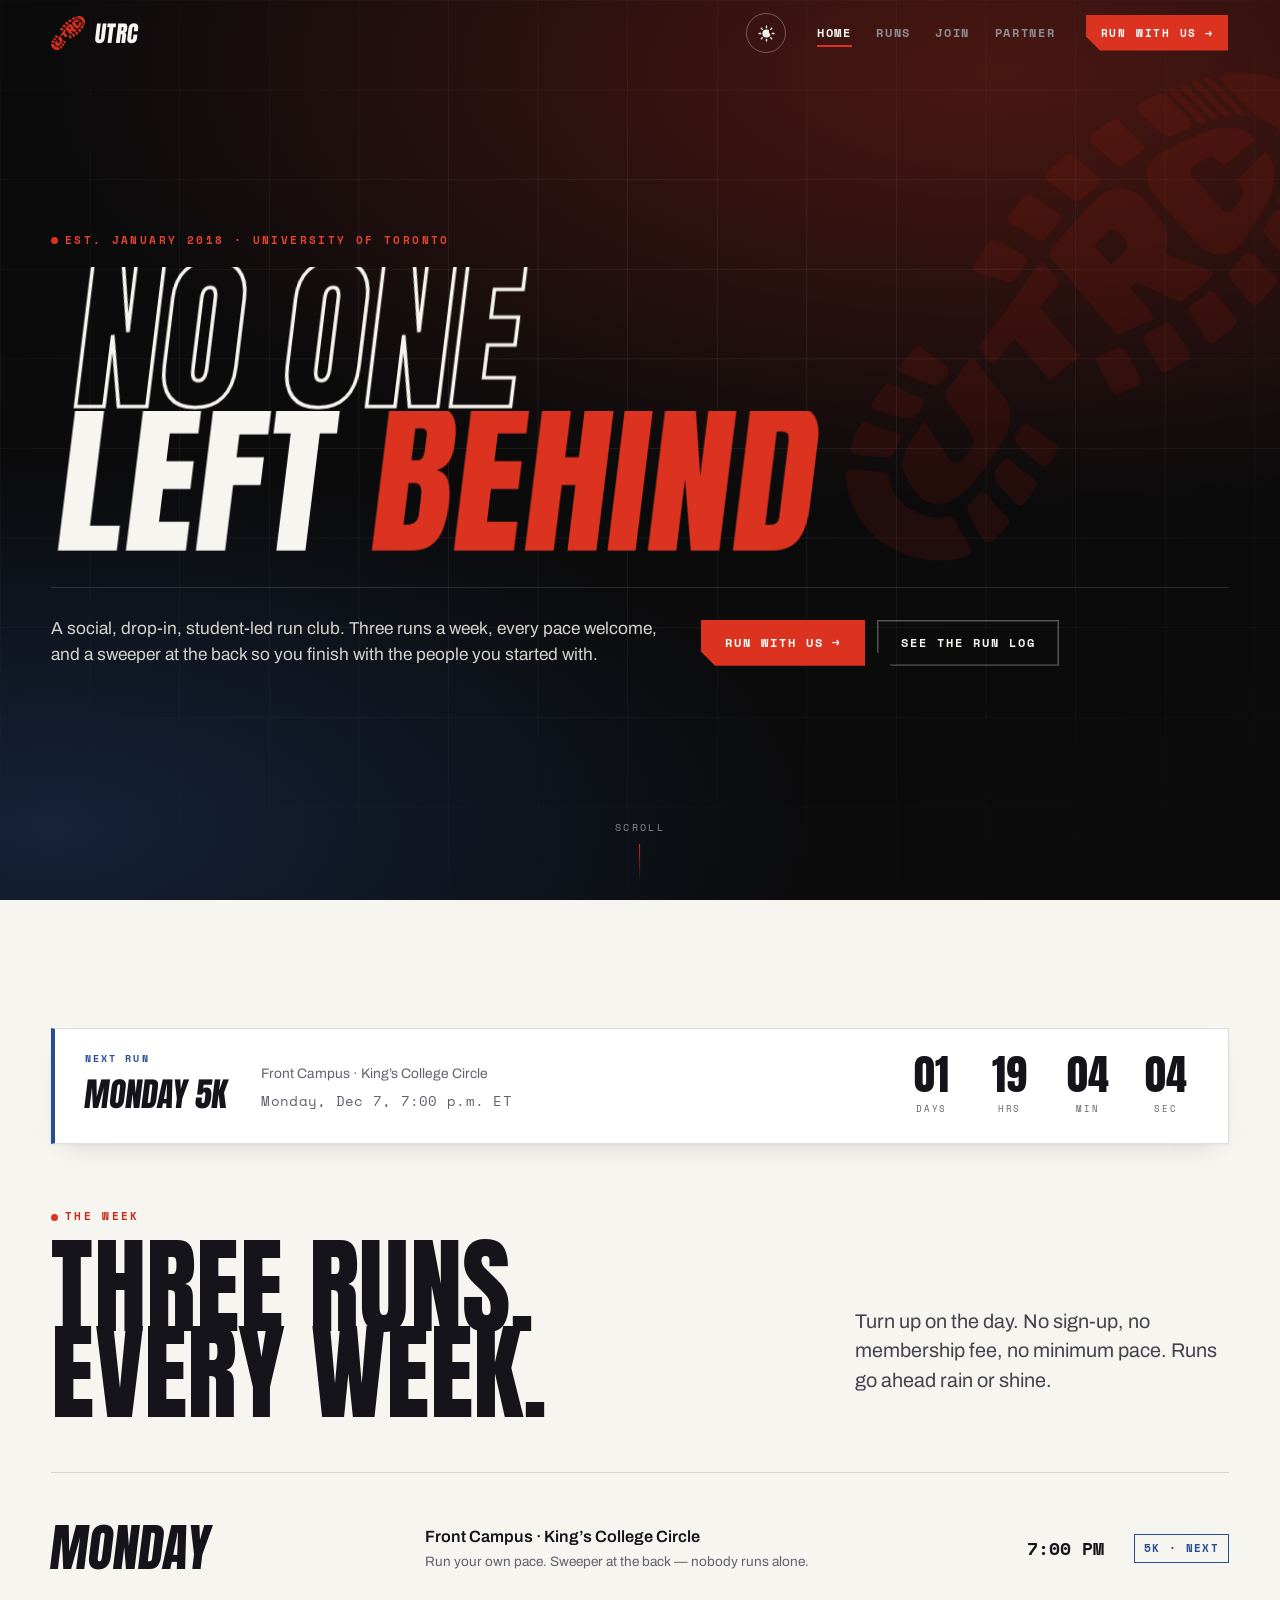
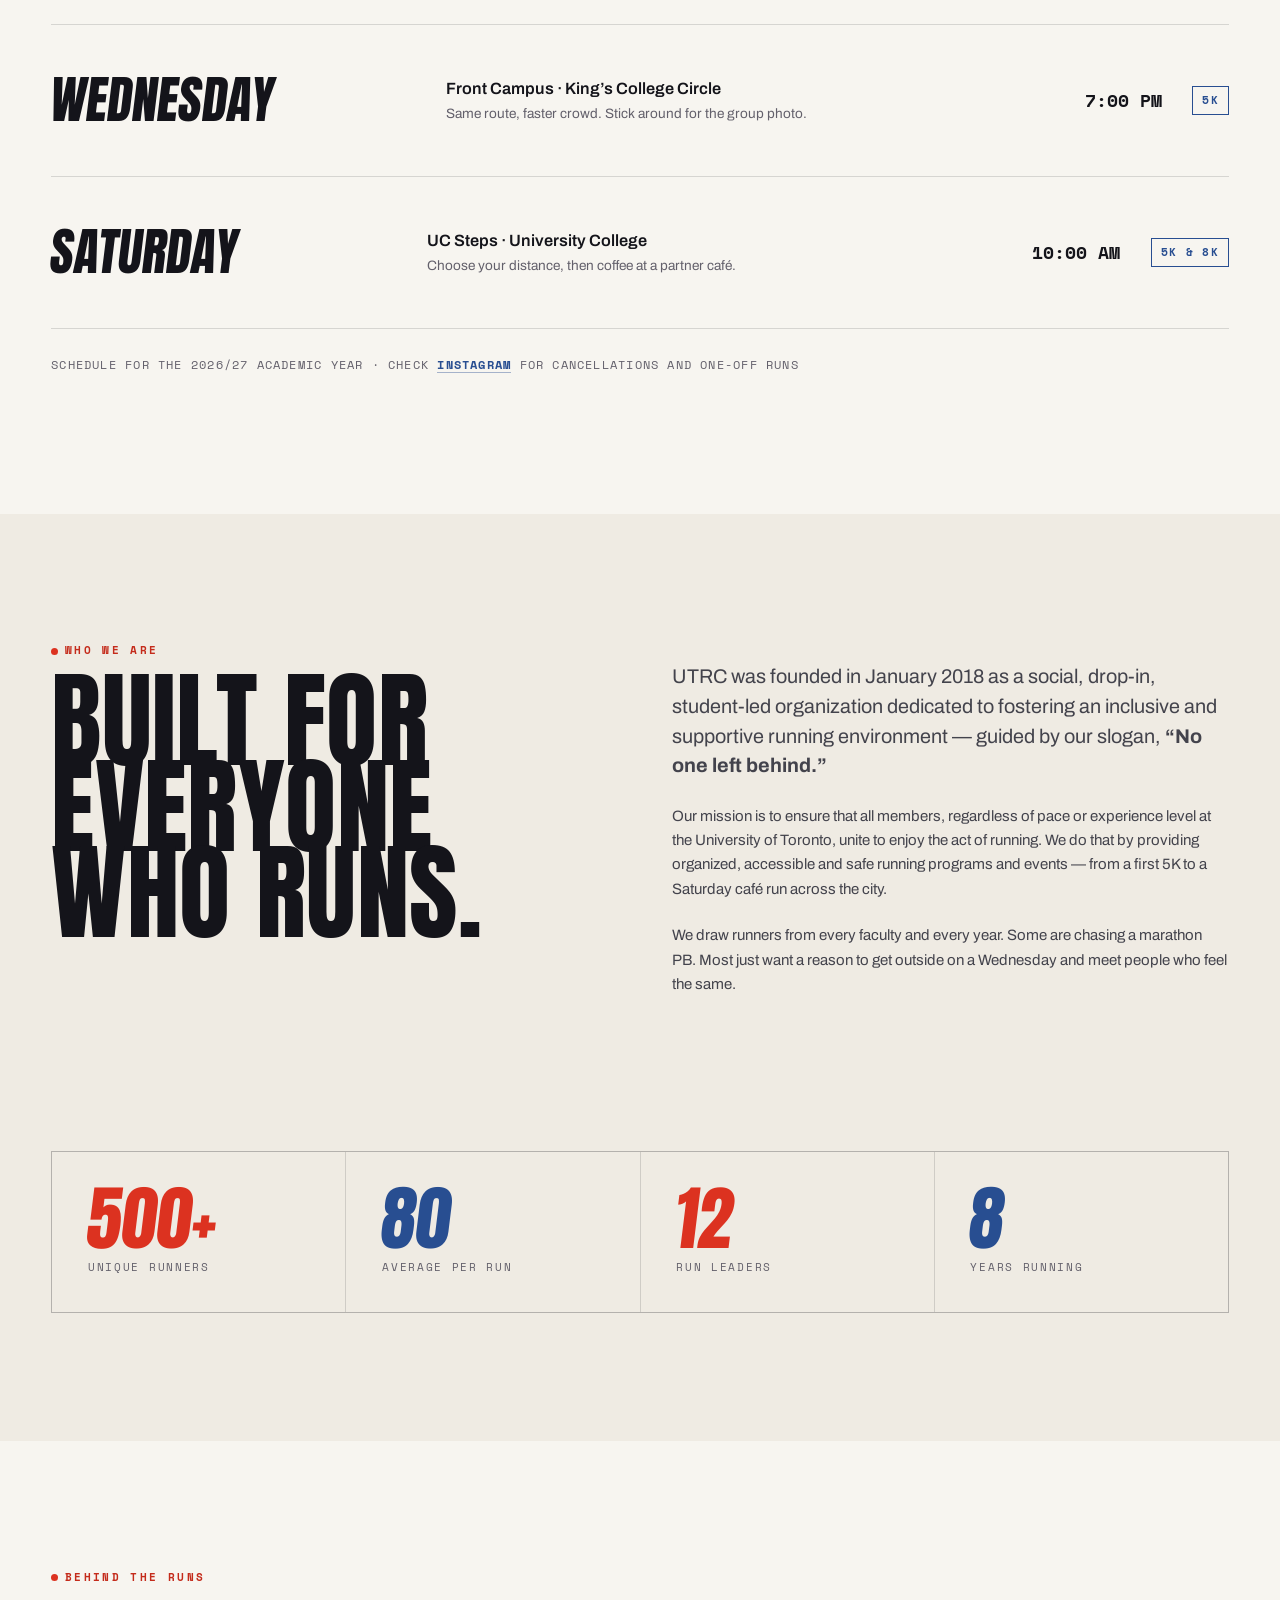
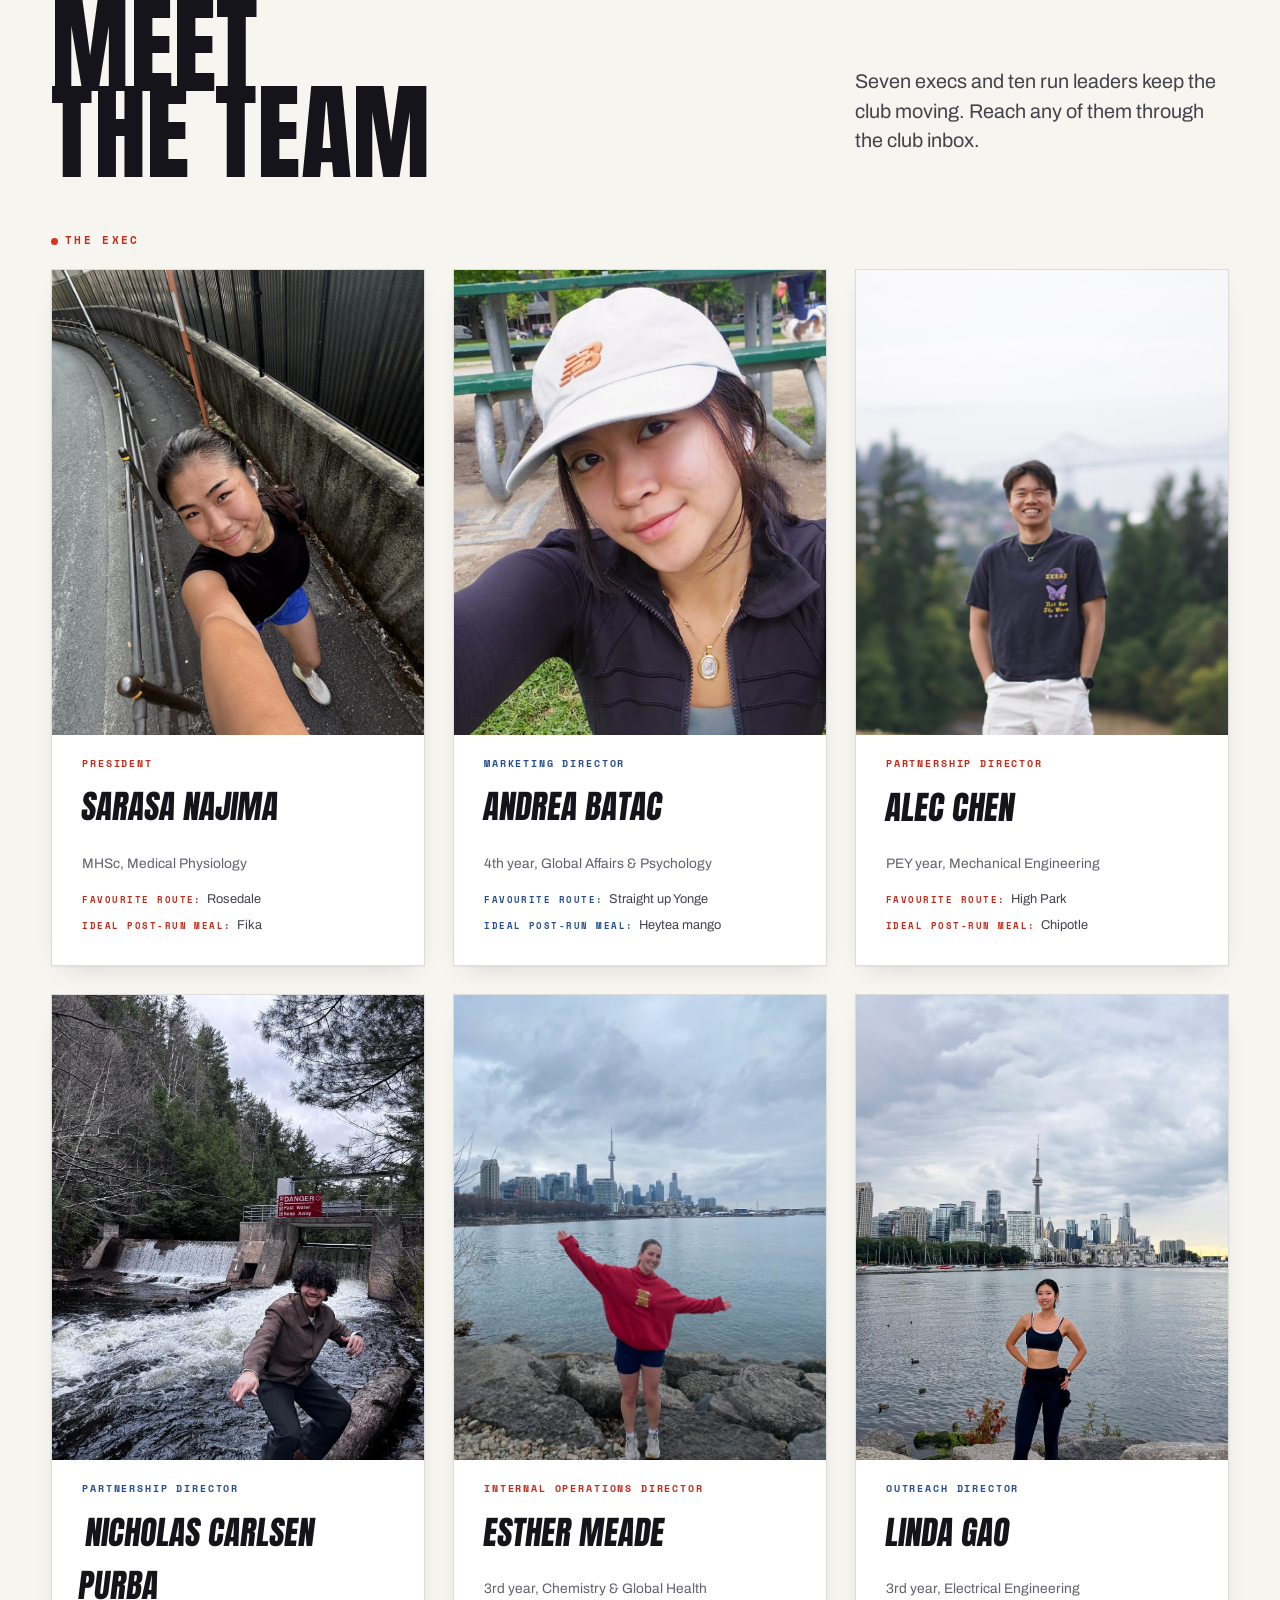
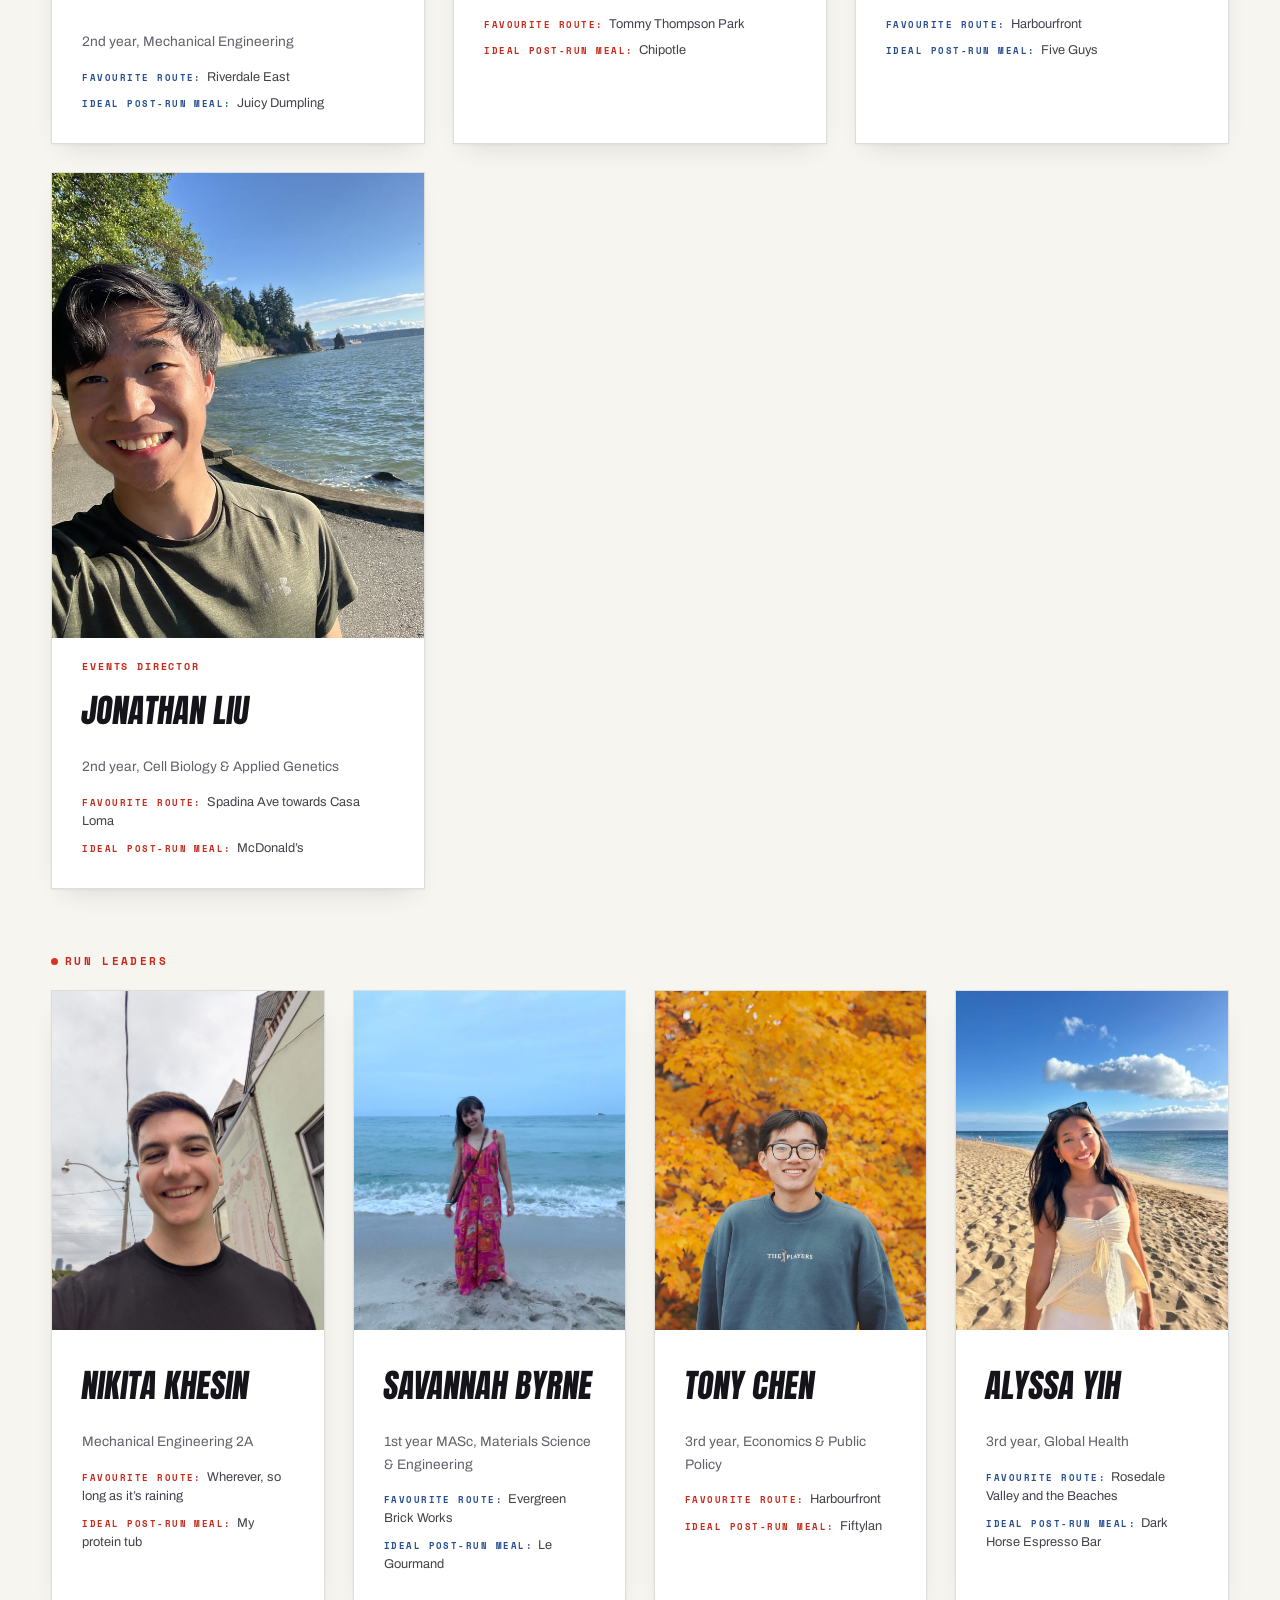
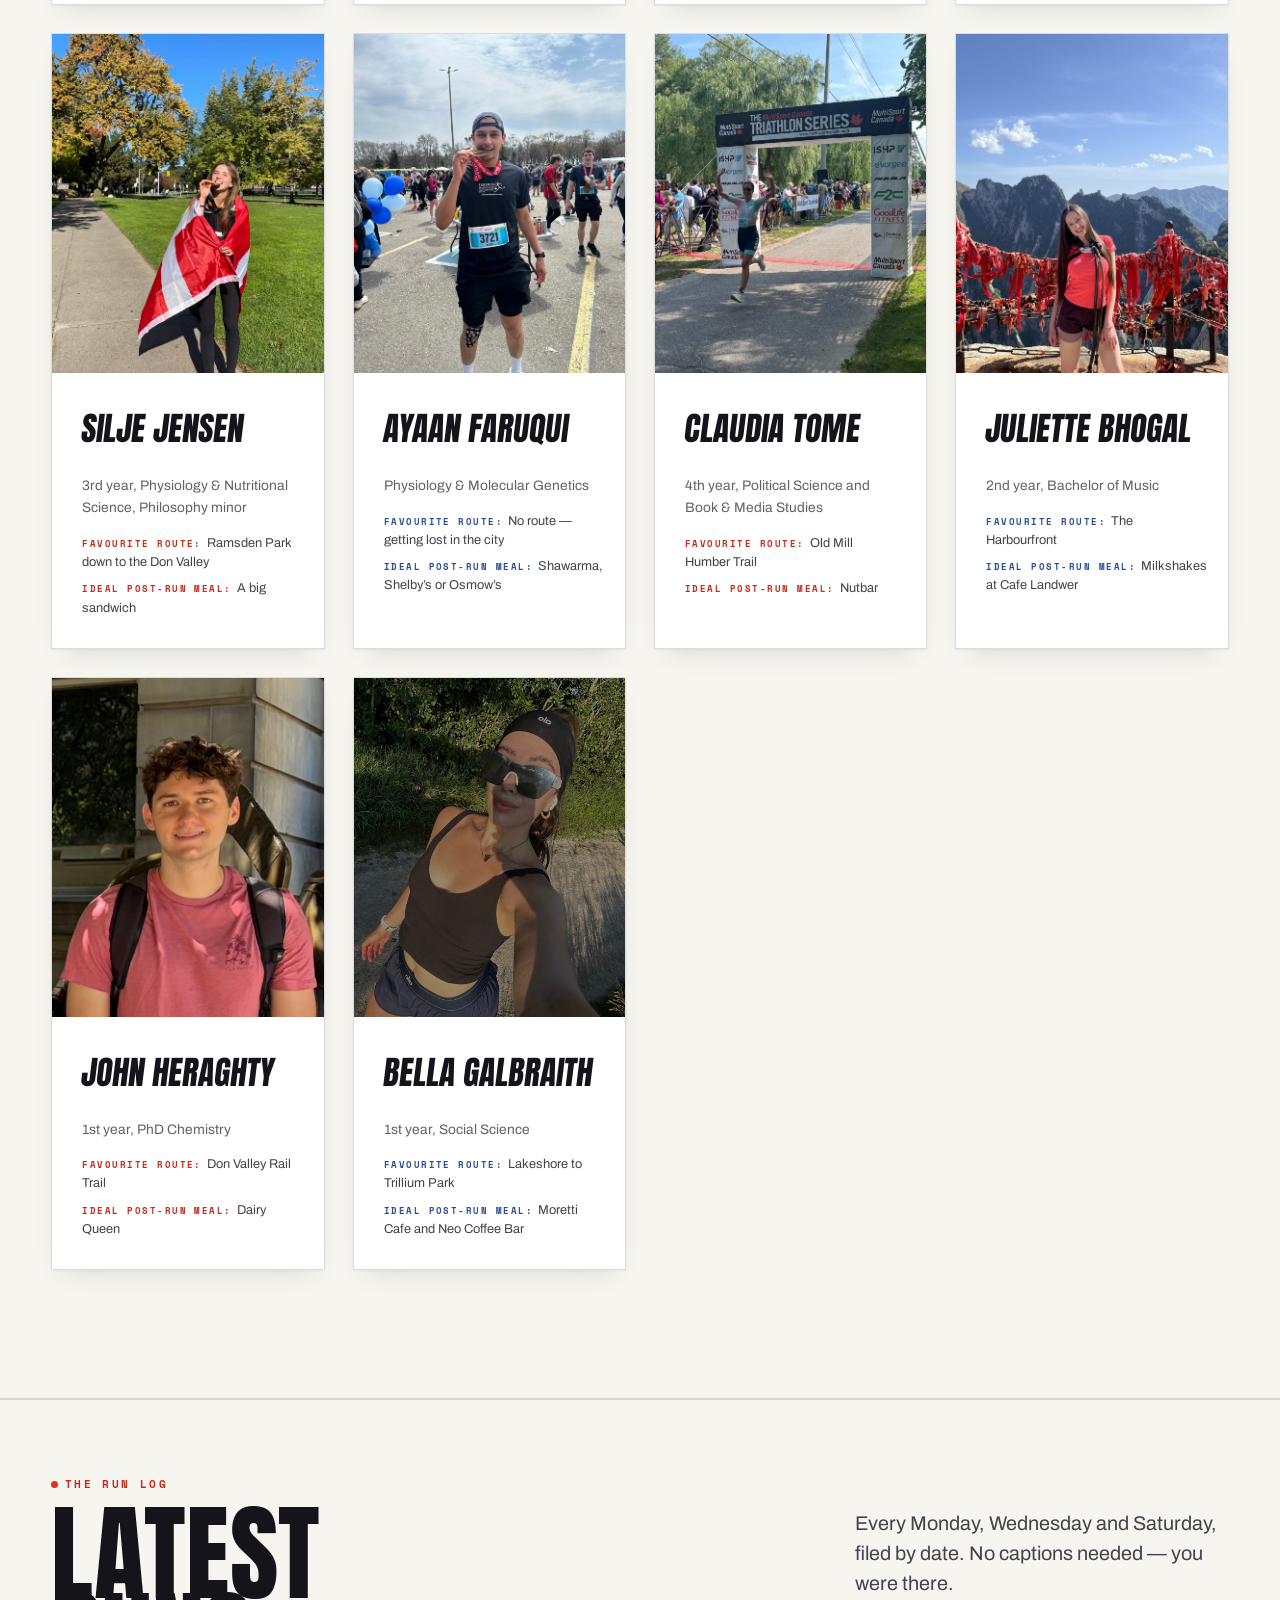
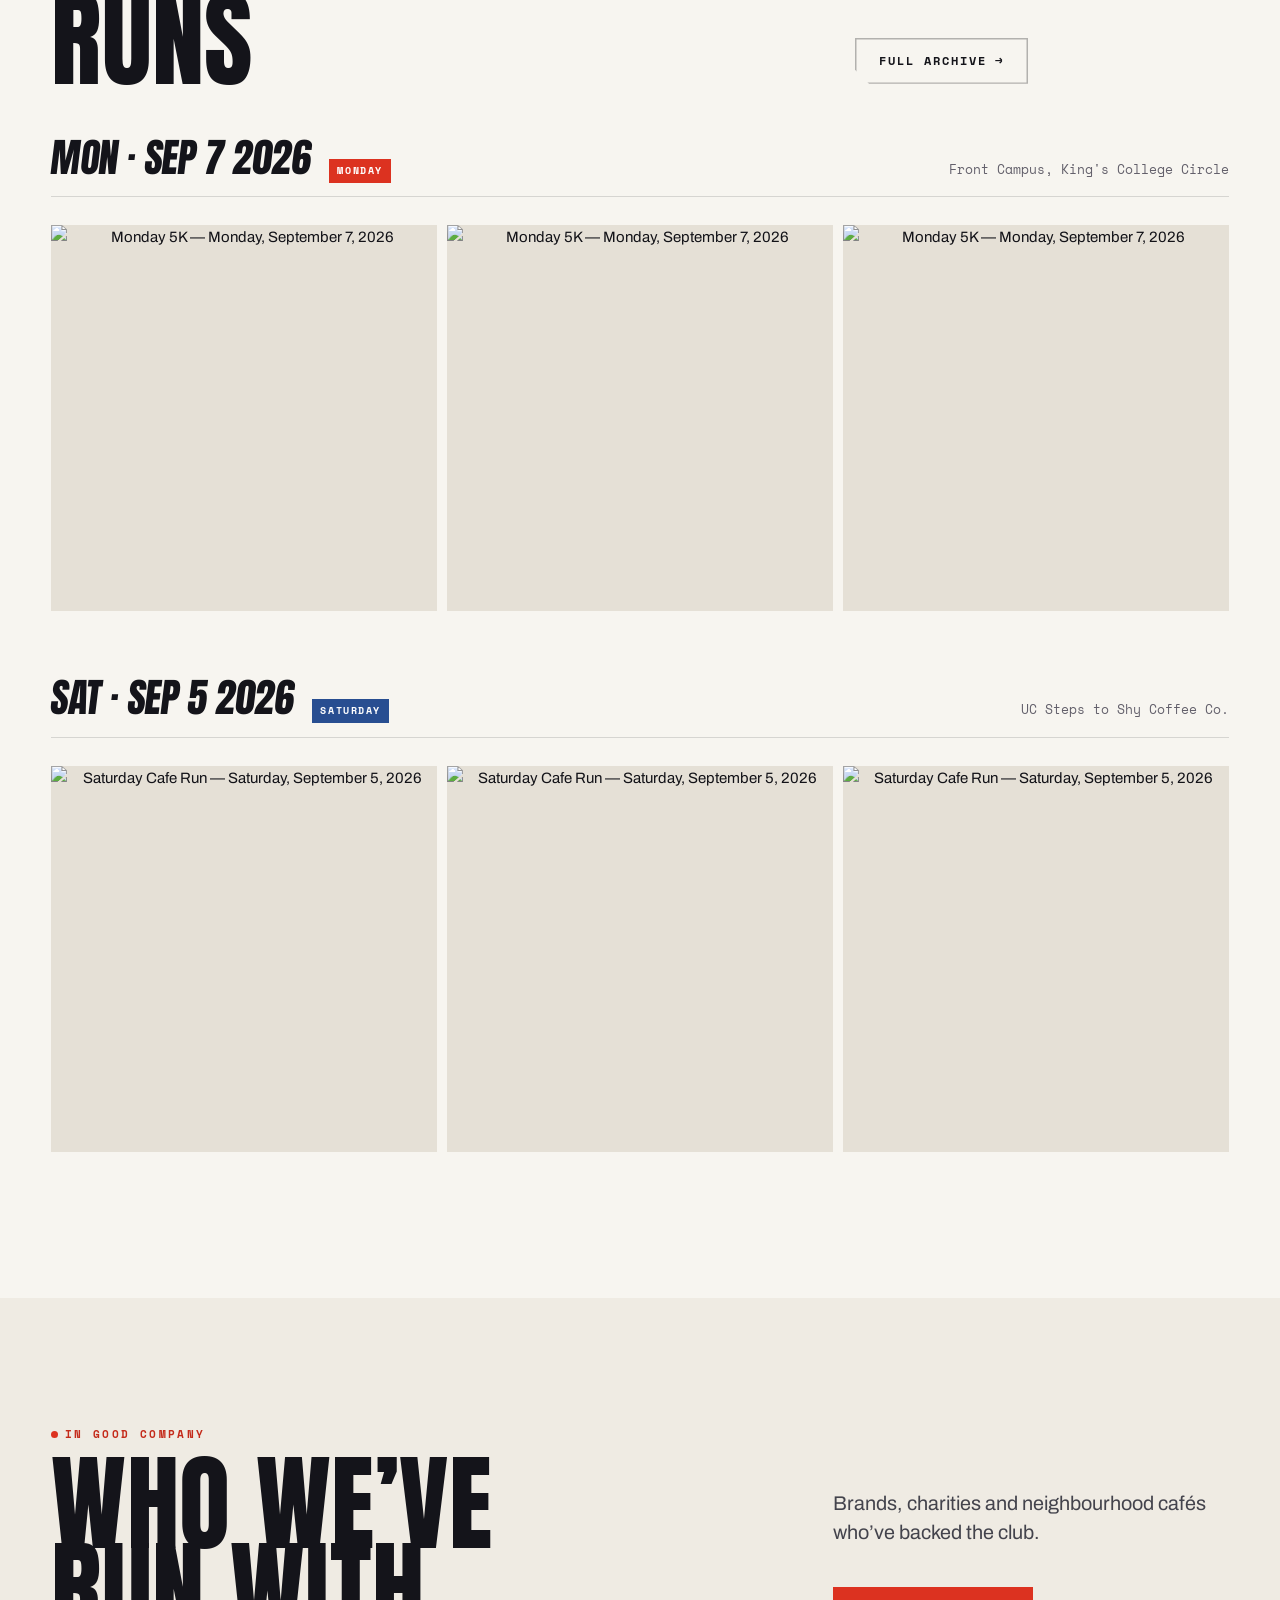
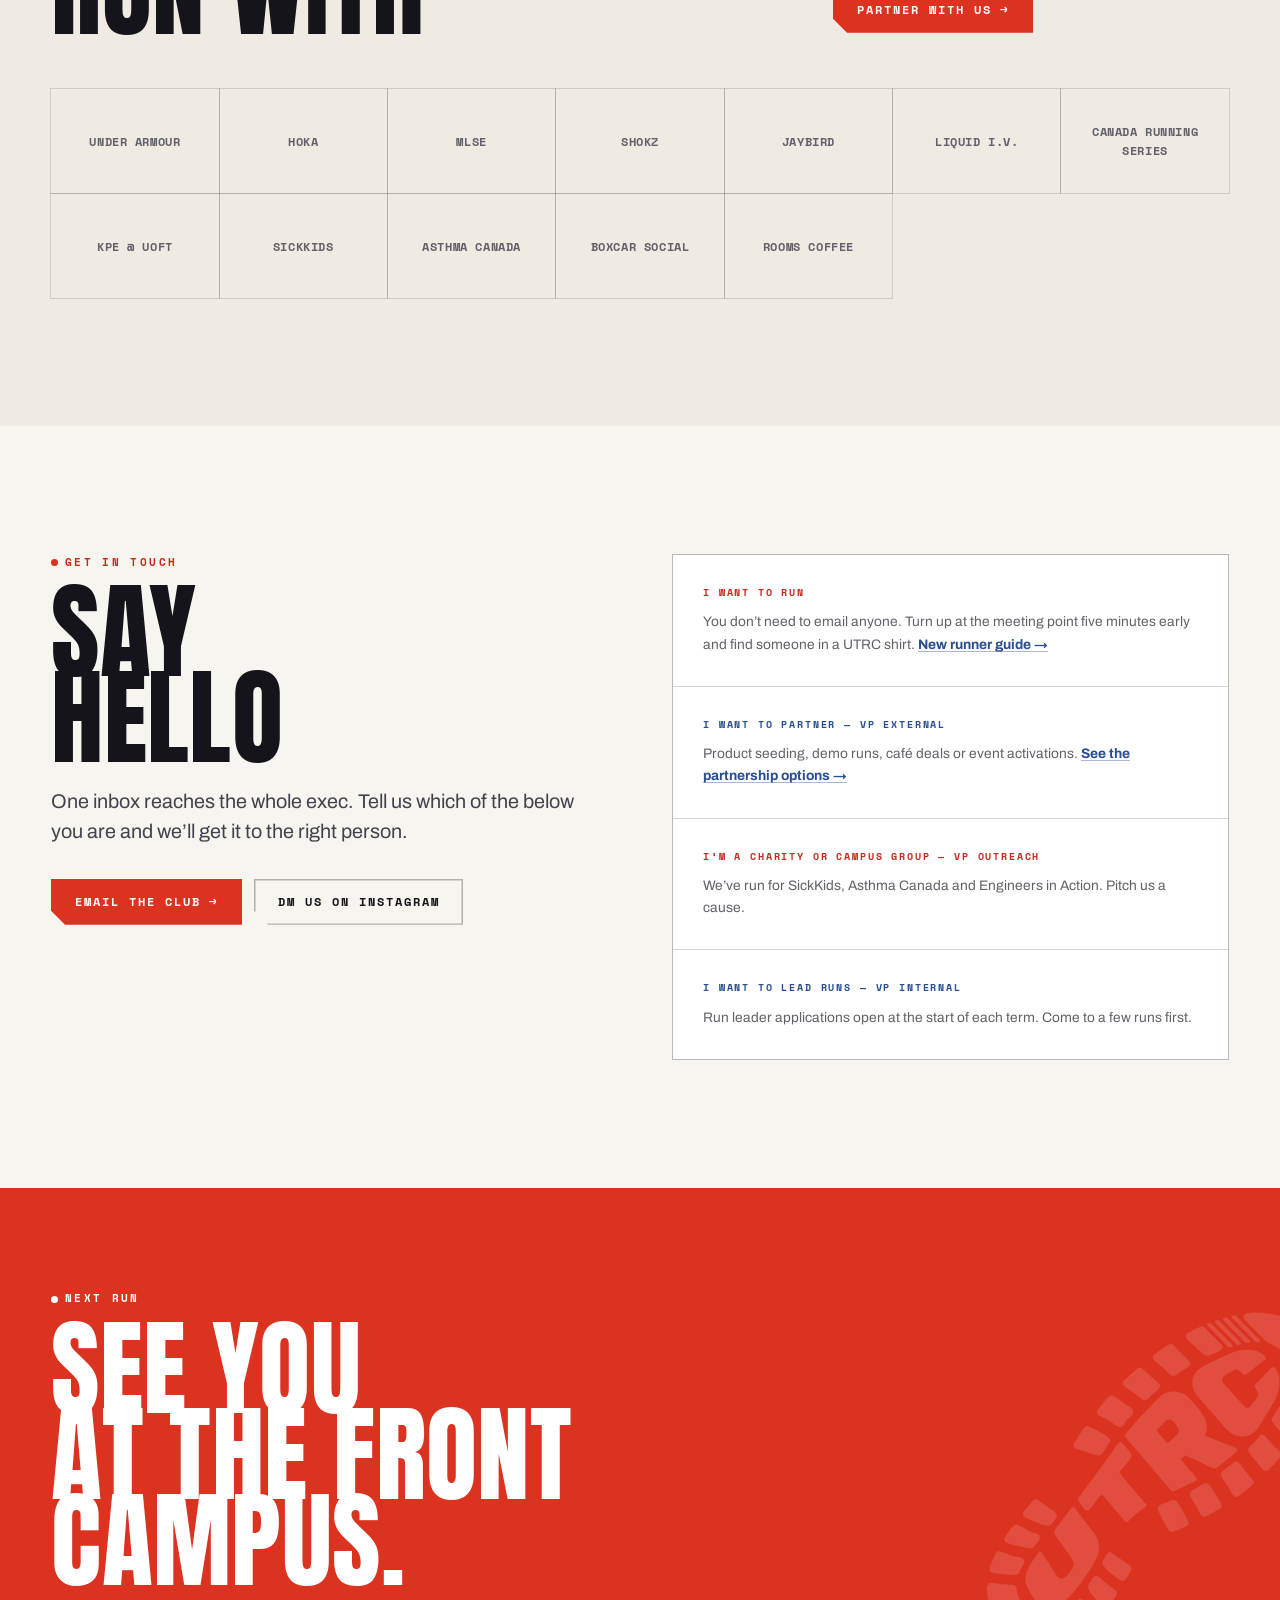
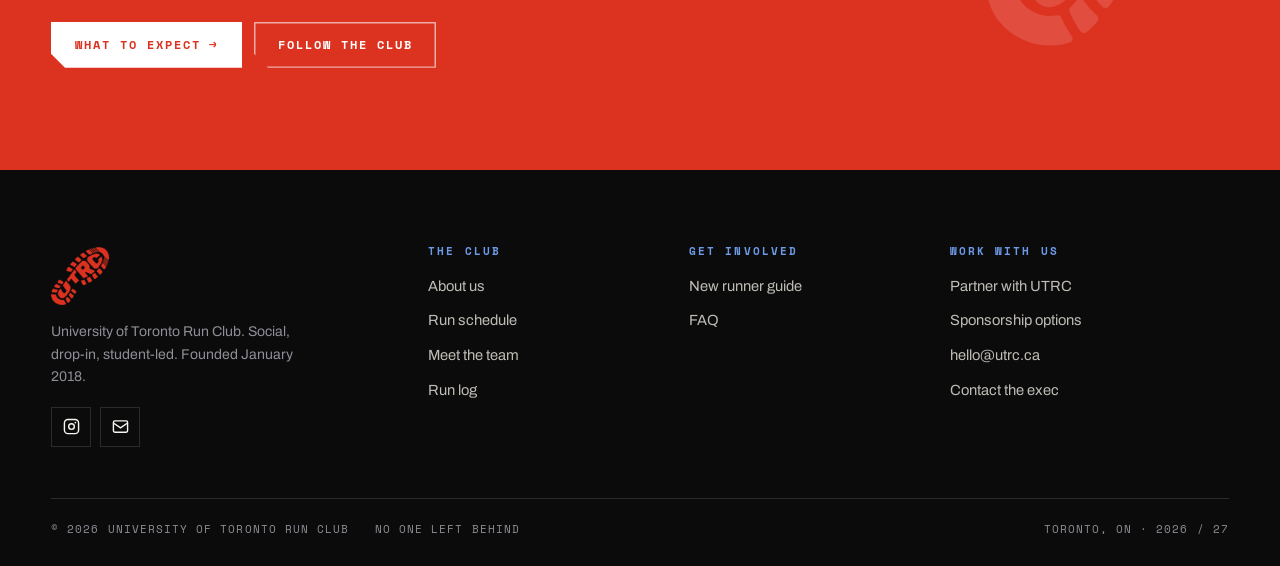
==== 01_main/index.html @ 13c6d007 "Initial commit: UTRC website The static site as chosen, plus its tooling. 01_main is the site; _depl" ====
<!doctype html>
<html lang="en">
<head>
<meta charset="utf-8">
<meta name="viewport" content="width=device-width,initial-scale=1">
<title>UTRC — University of Toronto Run Club</title>
<meta name="description" content="University of Toronto Run Club. Social, drop-in, student-led running every Monday, Wednesday and Saturday. All paces welcome — no one left behind.">
<meta name="theme-color" content="#F7F5F0">
<link rel="icon" href="assets/img/favicon-32.png" sizes="32x32">
<link rel="apple-touch-icon" href="assets/img/apple-touch-icon.png">
<meta property="og:title" content="UTRC — University of Toronto Run Club">
<meta property="og:description" content="Social, drop-in, student-led. Mondays, Wednesdays and Saturdays. No one left behind.">
<meta property="og:image" content="assets/img/icon-512.png">
<meta property="og:type" content="website">
<link rel="preconnect" href="https://fonts.googleapis.com">
<link rel="preconnect" href="https://fonts.gstatic.com" crossorigin>
<link href="https://fonts.googleapis.com/css2?family=Anton&family=Archivo:wght@400;500;600;700;800;900&family=Space+Mono:wght@400;700&display=swap" rel="stylesheet">
<link rel="stylesheet" href="assets/css/style.css">
<!-- Theme, decided before anything paints so a dark-mode visitor sees no white flash.
     PREFERS=false means the site opens light unless the visitor chose otherwise. -->
<script>(function(d){d.classList.add('js');var PREFERS=false,t=null;
try{t=localStorage.getItem('utrc-theme')}catch(e){}
if(t!=='dark'&&t!=='light')t=PREFERS&&matchMedia('(prefers-color-scheme:dark)').matches?'dark':'light';
d.dataset.theme=t;})(document.documentElement);</script>

</head>
<body>

<header id="nav"></header>

<!-- ===================================================== HERO ========== -->
<section class="hero on-dark">
  <div class="hero__bg"></div>
  <div class="hero__grid"></div>
  <canvas id="trail"></canvas>
  <img class="hero__mark" src="assets/img/utrc-logo.png" alt="" aria-hidden="true">

  <div class="hero__in">
    <p class="eyebrow">Est. January 2018 &middot; University of Toronto</p>

    <h1 class="display h-xxl hero__title">
      <span class="line"><span class="stroke">No one</span></span>
      <span class="line"><span>Left <span class="red">behind</span></span></span>
    </h1>

    <div class="hero__meta">
      <p class="lede">
        A social, drop-in, student-led run club. Three runs a week, every pace welcome,
        and a sweeper at the back so you finish with the people you started with.
      </p>
      <div class="btn-row">
        <a class="btn" href="join.html" data-magnetic>Run with us <span class="arrow">&rarr;</span></a>
        <a class="btn btn--ghost" href="runs.html">See the run log</a>
      </div>
    </div>
  </div>

  <div class="scroll-cue"><span>Scroll</span><i></i></div>
</section>

<!-- Parked: moving banner, hidden. Unwrap the <template> to restore. -->
<template data-parked="marquee">
<div class="marquee" aria-hidden="true">
  <div class="marquee__track">
    <span>Monday 5K &mdash; 7:00 PM</span>
    <span>Wednesday 5K &mdash; 7:00 PM</span>
    <span>Saturday Café Run &mdash; 10:00 AM</span>
    <span>All paces welcome</span>
    <span>500+ runners</span>
  </div>
</div>
</template>

<!-- ================================================== SCHEDULE ========= -->
<section class="sec" id="schedule">
  <div class="shell">
    <div id="next-run" class="next" data-reveal></div>

    <div class="sec__head" style="margin-top:clamp(44px,5vw,76px)">
      <div>
        <p class="eyebrow">The week</p>
        <h2 class="display h-xl" data-reveal>Three runs.<br>Every week.</h2>
      </div>
      <p class="lede" data-reveal style="--d:120ms;max-width:34ch">
        Turn up on the day. No sign-up, no membership fee, no minimum pace.
        Runs go ahead rain or shine.
      </p>
    </div>

    <div id="schedule-list"></div>

    <p class="muted mono" style="margin-top:1.6rem;font-size:.76rem;letter-spacing:.1em;text-transform:uppercase">
      Schedule for the 2026/27 academic year &middot; Check
      <a class="tlink" href="#" data-ig>Instagram</a> for cancellations and one-off runs
    </p>
  </div>
</section>

<!-- ===================================================== ABOUT ========= -->
<section class="sec sec--paper" id="about">
  <div class="shell">
    <div class="split">
      <div>
        <p class="eyebrow">Who we are</p>
        <h2 class="display h-xl" data-reveal>Built for<br>everyone<br>who runs.</h2>
      </div>
      <div>
        <p class="lede" data-reveal>
          UTRC was founded in January 2018 as a social, drop-in, student-led organization
          dedicated to fostering an inclusive and supportive running environment — guided
          by our slogan, <strong>&ldquo;No one left behind.&rdquo;</strong>
        </p>
        <p data-reveal style="--d:100ms;margin-top:1.4rem;color:var(--fg-soft)">
          Our mission is to ensure that all members, regardless of pace or experience level
          at the University of Toronto, unite to enjoy the act of running. We do that by
          providing organized, accessible and safe running programs and events — from a first
          5K to a Saturday café run across the city.
        </p>
        <p data-reveal style="--d:180ms;margin-top:1.4rem;color:var(--fg-soft)">
          We draw runners from every faculty and every year. Some are chasing a marathon PB.
          Most just want a reason to get outside on a Wednesday and meet people who feel the same.
        </p>
        <div class="btn-row" style="margin-top:2rem" data-reveal>
          <a class="btn" href="join.html" data-magnetic>New here? Start here <span class="arrow">&rarr;</span></a>
        </div>
      </div>
    </div>

    <div class="stats" style="margin-top:clamp(48px,6vw,90px)" data-reveal>
      <div class="stat"><b data-count="500" data-suffix="+">0</b><i>Unique runners</i></div>
      <div class="stat"><b data-count="80">0</b><i>Average per run</i></div>
      <div class="stat"><b data-count="12">0</b><i>Run leaders</i></div>
      <div class="stat"><b data-count="8">0</b><i>Years running</i></div>
    </div>
  </div>
</section>

<!-- Parked: moving banner, hidden. Unwrap the <template> to restore. -->
<template data-parked="marquee">
<div class="marquee marquee--dark marquee--rev" aria-hidden="true">
  <div class="marquee__track">
    <span>No one left behind</span>
    <span>Every pace</span>
    <span>Every faculty</span>
    <span>Drop in, no sign-up</span>
  </div>
</div>
</template>

<!-- ====================================================== TEAM ========= -->
<!-- Roster is rendered from SITE.team in assets/js/main.js — transcribed from
     the club's "Introducing UTRC's 26-27 Team" Instagram post. Edit it there. -->
<section class="sec" id="team">
  <div class="shell">
    <div class="sec__head">
      <div>
        <p class="eyebrow">Behind the runs</p>
        <h2 class="display h-xl" data-reveal>Meet<br>the team</h2>
      </div>
      <p class="lede" data-reveal style="--d:120ms;max-width:34ch">
        Seven execs and ten run leaders keep the club moving. Reach any of them
        through the club inbox.
      </p>
    </div>

    <p class="eyebrow" style="margin-bottom:1.2rem">The exec</p>
    <div class="grid grid--3" id="team-exec"></div>

    <p class="eyebrow" style="margin:clamp(42px,5vw,72px) 0 1.2rem">Run leaders</p>
    <div class="grid grid--4" id="team-leaders"></div>
  </div>
</section>

<!-- =================================================== RUN LOG ========= -->
<section class="sec sec--tight" id="latest" style="border-top:1px solid var(--line)">
  <div class="shell">
    <div class="sec__head">
      <div>
        <p class="eyebrow">The run log</p>
        <h2 class="display h-xl" data-reveal>Latest<br>runs</h2>
      </div>
      <div style="display:grid;gap:1.2rem;justify-items:start">
        <p class="lede" data-reveal style="max-width:34ch">
          Every Monday, Wednesday and Saturday, filed by date. No captions needed —
          you were there.
        </p>
        <a class="btn btn--ghost" href="runs.html" data-reveal>Full archive <span class="arrow">&rarr;</span></a>
      </div>
    </div>

    <div id="gallery" data-limit="2"></div>
  </div>
</section>

<!-- ================================================== PARTNERS ========= -->
<section class="sec sec--paper" id="partners">
  <div class="shell">
    <div class="sec__head">
      <div>
        <p class="eyebrow">In good company</p>
        <h2 class="display h-xl" data-reveal>Who we&rsquo;ve<br>run with</h2>
      </div>
      <div style="display:grid;gap:1.2rem;justify-items:start">
        <p class="lede" data-reveal style="max-width:36ch">
          Brands, charities and neighbourhood cafés who&rsquo;ve backed the club.
        </p>
        <a class="btn" href="partners.html" data-reveal data-magnetic>Partner with us <span class="arrow">&rarr;</span></a>
      </div>
    </div>

    <div class="logos" data-reveal>
      <div class="logo">Under Armour</div>
      <div class="logo">HOKA</div>
      <div class="logo">MLSE</div>
      <div class="logo">Shokz</div>
      <div class="logo">Jaybird</div>
      <div class="logo">Liquid I.V.</div>
      <div class="logo">Canada Running Series</div>
      <div class="logo">KPE @ UofT</div>
      <div class="logo">SickKids</div>
      <div class="logo">Asthma Canada</div>
      <div class="logo">Boxcar Social</div>
      <div class="logo">Rooms Coffee</div>
    </div>
  </div>
</section>

<!-- =================================================== CONTACT ========= -->
<section class="sec" id="contact">
  <div class="shell">
    <div class="split">
      <div>
        <p class="eyebrow">Get in touch</p>
        <h2 class="display h-xl" data-reveal>Say<br>hello</h2>
        <p class="lede" data-reveal style="--d:100ms;margin-top:1.6rem">
          One inbox reaches the whole exec. Tell us which of the below you are and
          we&rsquo;ll get it to the right person.
        </p>
        <div class="btn-row" style="margin-top:2rem" data-reveal>
          <a class="btn" data-mail href="#" data-magnetic>Email the club <span class="arrow">&rarr;</span></a>
          <a class="btn btn--ghost" data-ig href="#" target="_blank" rel="noopener">DM us on Instagram</a>
        </div>
      </div>

      <div class="ways">
        <div class="way">
          <div class="person__role">I want to run</div>
          <p class="person__note" style="margin:.6rem 0 0">
            You don&rsquo;t need to email anyone. Turn up at the meeting point five minutes early
            and find someone in a UTRC shirt. <a class="tlink" href="join.html">New runner guide &rarr;</a>
          </p>
        </div>
        <div class="way">
          <div class="person__role">I want to partner &mdash; VP External</div>
          <p class="person__note" style="margin:.6rem 0 0">
            Product seeding, demo runs, café deals or event activations.
            <a class="tlink" href="partners.html">See the partnership options &rarr;</a>
          </p>
        </div>
        <div class="way">
          <div class="person__role">I&rsquo;m a charity or campus group &mdash; VP Outreach</div>
          <p class="person__note" style="margin:.6rem 0 0">
            We&rsquo;ve run for SickKids, Asthma Canada and Engineers in Action. Pitch us a cause.
          </p>
        </div>
        <div class="way">
          <div class="person__role">I want to lead runs &mdash; VP Internal</div>
          <p class="person__note" style="margin:.6rem 0 0">
            Run leader applications open at the start of each term. Come to a few runs first.
          </p>
        </div>
      </div>
    </div>
  </div>
</section>

<!-- ======================================================= CTA ========= -->
<section class="cta">
  <img class="cta__mark" src="assets/img/utrc-logo-white.png" alt="" aria-hidden="true">
  <div class="shell">
    <p class="eyebrow">Next run</p>
    <h2 class="display h-xl" data-reveal>See you<br>at the front<br>campus.</h2>
    <div class="btn-row" style="margin-top:2.4rem" data-reveal>
      <a class="btn" href="join.html" data-magnetic>What to expect <span class="arrow">&rarr;</span></a>
      <a class="btn btn--ghost" data-ig href="#" target="_blank" rel="noopener">Follow the club</a>
    </div>
  </div>
</section>

<footer id="foot"></footer>

<noscript>
  <div class="shell" style="padding:2rem 0">
    <p><a href="index.html">Home</a> &middot; <a href="runs.html">Runs</a> &middot;
       <a href="join.html">Join</a> &middot; <a href="partners.html">Partner</a></p>
  </div>
</noscript>

<script src="gallery/runs.js"></script>
<script src="assets/js/main.js"></script>
</body>
</html>
---- 01_main/assets/css/style.css ----
/* ==========================================================================
   UTRC — University of Toronto Run Club
   Street-poster design system, LIGHT.  Warm paper · brand red · club blue.

   Colour is handled with two layers of custom properties:

     1. A fixed palette  (--paper, --ink, --red, --blue ...)  never changes.
     2. Contextual tokens (--bg, --fg, --surface, --line ...) flip depending
        on what you are sitting on.

   Anything that needs to work on both grounds is written against layer 2,
   so a dark section is one class — .on-dark — and a whole dark theme is one
   attribute — <html data-theme="dark">.  Nothing else has to know.
   ========================================================================== */

/* --- 1. Tokens ----------------------------------------------------------- */
:root{
  /* fixed palette ------------------------------------------------------- */
  --paper:#F7F5F0;          /* the page */
  --paper-2:#EFEBE3;        /* tinted band */
  --paper-3:#E5E0D6;        /* wells, hovers */
  --card:#FFFFFF;           /* raised surface */

  --ink:#14141A;            /* body ink, and the dark slabs */
  --ink-2:#1C1C22;
  --ink-3:#26262E;

  --red:#DC3220;            /* the logo red — fills and display type */
  --red-ink:#C42B1B;        /* small red TEXT on paper (4.26:1 -> 5.2:1) */
  --red-lift:#E24433;       /* small red TEXT on ink (4.23:1 -> 4.79:1) */
  --red-hot:#FF3A24;        /* focus rings */
  --blue:#284E91;           /* the club blue, sampled off the tee */
  --blue-deep:#1B3A6F;
  --blue-lift:#6E9BE8;      /* the blue that survives on ink (7:1) */

  /* contextual — the light ground --------------------------------------- */
  --bg:var(--paper);
  --fg:var(--ink);
  --fg-soft:#43434C;
  --fg-mute:#63606B;
  --surface:var(--card);
  --surface-2:var(--paper-3);
  --band:var(--paper-2);
  --line:rgba(20,20,26,.14);
  --line-strong:rgba(20,20,26,.30);
  --accent:var(--red);      /* red as it should be drawn here */
  --accent-text:var(--red-ink);
  --accent-2:var(--blue);   /* blue as it should be drawn here */
  --shadow:0 1px 2px rgba(20,20,26,.05),0 12px 28px -14px rgba(20,20,26,.16);

  --f-display:'Anton','Haettenschweiler','Arial Narrow',Impact,sans-serif;
  --f-body:'Archivo','Helvetica Neue',Arial,sans-serif;
  --f-mono:'Space Mono',ui-monospace,'SF Mono',Consolas,monospace;

  --shell:min(1280px,92vw);
  --gap:clamp(16px,2.2vw,28px);
  --skew:-7deg;

  --ease:cubic-bezier(.22,1,.36,1);
  --ease-in-out:cubic-bezier(.65,0,.35,1);

  --nav-h:66px;
}

/* The dark ground.  Used by .on-dark sections in either theme, and by the
   whole document when the visitor asks for dark mode. */
.on-dark,
html[data-theme="dark"]{
  --bg:#0B0B0C;
  --fg:var(--paper);
  --fg-soft:#D6D3CD;
  --fg-mute:#8E8E96;
  --surface:#131316;
  --surface-2:#1C1C21;
  --band:#131316;
  --line:rgba(255,255,255,.13);
  --line-strong:rgba(255,255,255,.30);
  --accent:var(--red);
  --accent-text:var(--red-lift);
  --accent-2:var(--blue-lift);
  --shadow:0 1px 2px rgba(0,0,0,.4),0 12px 28px -14px rgba(0,0,0,.8);
}
.on-dark{background:var(--bg);color:var(--fg)}

*,*::before,*::after{box-sizing:border-box}

html{
  scroll-behavior:smooth;
  scroll-padding-top:calc(var(--nav-h) + 20px);
  -webkit-text-size-adjust:100%;
  background:var(--bg);
}

body{
  margin:0;
  background:var(--bg);
  color:var(--fg);
  font-family:var(--f-body);
  font-size:clamp(15px,1.02vw,17px);
  line-height:1.62;
  overflow-x:hidden;
  -webkit-font-smoothing:antialiased;
  text-rendering:optimizeLegibility;
  transition:background .5s var(--ease),color .5s var(--ease);
}

/* Paper grain.  A single inline SVG turbulence, multiplied over the page at
   very low opacity — it stops the large flat areas looking like plastic.
   Switched off on the dark theme, where it only adds noise. */
body::before{
  content:"";
  position:fixed;inset:0;z-index:1;
  pointer-events:none;
  opacity:.05;
  mix-blend-mode:multiply;
  background-image:url("data:image/svg+xml,%3Csvg xmlns='http://www.w3.org/2000/svg' width='180' height='180'%3E%3Cfilter id='n'%3E%3CfeTurbulence type='fractalNoise' baseFrequency='.85' numOctaves='3'/%3E%3C/filter%3E%3Crect width='100%25' height='100%25' filter='url(%23n)'/%3E%3C/svg%3E");
}
html[data-theme="dark"] body::before{opacity:0}

img,video{max-width:100%;display:block}
a{color:inherit;text-decoration:none}
button{font:inherit;color:inherit;background:none;border:0;cursor:pointer}

::selection{background:var(--red);color:#fff}

:focus-visible{
  outline:3px solid var(--red-hot);
  outline-offset:3px;
  border-radius:2px;
}

.shell{width:var(--shell);margin-inline:auto}
.sr-only{
  position:absolute;width:1px;height:1px;padding:0;margin:-1px;
  overflow:hidden;clip:rect(0 0 0 0);white-space:nowrap;border:0;
}

/* --- 2. Type ------------------------------------------------------------- */
h1,h2,h3,h4{margin:0;font-weight:400;line-height:.86;letter-spacing:-.01em}

.display{
  font-family:var(--f-display);
  text-transform:uppercase;
  font-weight:400;
  line-height:.82;
  letter-spacing:.004em;
  transform:skewX(var(--skew));
  transform-origin:left bottom;
}

.h-xxl{font-size:clamp(3.6rem,13.2vw,12.5rem)}
.h-xl {font-size:clamp(2.8rem,8.2vw,7rem)}
.h-lg {font-size:clamp(2.1rem,5.2vw,4.2rem)}
.h-md {font-size:clamp(1.6rem,3.1vw,2.6rem)}

.stroke{
  color:transparent;
  -webkit-text-stroke:clamp(1.6px,.28vw,4px) var(--fg);
  paint-order:stroke fill;
}
@supports not (-webkit-text-stroke:1px red){ .stroke{color:var(--fg)} }
.red{color:var(--red)}

.eyebrow{
  font-family:var(--f-mono);
  font-size:.68rem;
  font-weight:700;
  letter-spacing:.22em;
  text-transform:uppercase;
  color:var(--accent-text);
  display:flex;
  align-items:center;
  gap:.6em;
  margin:0 0 1.1rem;
}
.eyebrow::before{
  content:"";
  width:7px;height:7px;
  background:var(--red);
  border-radius:50%;
  flex:none;
  animation:pulse 2.4s var(--ease-in-out) infinite;
}
@keyframes pulse{
  0%,100%{opacity:1;transform:scale(1)}
  50%{opacity:.35;transform:scale(.72)}
}

.lede{
  font-size:clamp(1.05rem,1.55vw,1.35rem);
  line-height:1.5;
  color:var(--fg-soft);
  max-width:62ch;
}
.muted{color:var(--fg-mute)}
.mono{font-family:var(--f-mono);letter-spacing:.02em}

/* An inline text link that earns its blue. */
.tlink{
  color:var(--accent-2);
  font-weight:700;
  box-shadow:inset 0 -1px 0 color-mix(in srgb,var(--accent-2) 40%,transparent);
  transition:box-shadow .3s var(--ease),color .3s;
}
.tlink:hover{box-shadow:inset 0 -2px 0 var(--accent-2)}

/* --- 3. Buttons ---------------------------------------------------------- */
.btn{
  --bg-b:var(--red);
  --fg-b:#fff;
  position:relative;
  display:inline-flex;
  align-items:center;
  gap:.7em;
  padding:1.02em 1.9em;
  background:var(--bg-b);
  color:var(--fg-b);
  font-family:var(--f-mono);
  font-size:.78rem;
  font-weight:700;
  letter-spacing:.16em;
  text-transform:uppercase;
  clip-path:polygon(0 0,100% 0,100% 100%,14px 100%,0 calc(100% - 14px));
  transition:transform .45s var(--ease),background .3s,color .3s;
  overflow:hidden;
  isolation:isolate;
  will-change:transform;
}
.btn::after{
  content:"";
  position:absolute;inset:0;z-index:-1;
  background:var(--ink);
  transform:translateY(101%);
  transition:transform .45s var(--ease);
}
.btn:hover::after,.btn:focus-visible::after{transform:translateY(0)}
.btn:hover,.btn:focus-visible{color:#fff}
.btn:active{transform:scale(.97)}
.btn .arrow{transition:transform .4s var(--ease)}
.btn:hover .arrow{transform:translateX(5px)}

/* Outline button — the workhorse on paper. */
.btn--ghost{
  --bg-b:transparent;
  --fg-b:var(--fg);
  box-shadow:inset 0 0 0 1.5px var(--line-strong);
}
.btn--ghost::after{background:var(--red)}

.btn-row{display:flex;flex-wrap:wrap;gap:12px}

/* --- 4. Nav -------------------------------------------------------------- */
/* Every page opens on a dark hero, so the bar starts in dark dress and
   changes into the page's own colours once you scroll past it. */
.nav{
  position:fixed;
  inset:0 0 auto;
  z-index:120;
  height:var(--nav-h);
  display:flex;
  align-items:center;
  background:transparent;
  transition:background .4s var(--ease),backdrop-filter .4s,box-shadow .4s,color .4s;
}
.nav:not(.is-stuck){
  --fg:var(--paper);
  --fg-mute:#8E8E96;
  --line:rgba(255,255,255,.13);
  --line-strong:rgba(255,255,255,.30);
  --accent-text:var(--red-lift);
  --accent-2:var(--blue-lift);
  --bg:#0B0B0C;
  color:var(--paper);
}
/* Scrolled, but still over the dark header: a dark scrim, so the bar never
   collides with the headline text underneath it. */
.nav.is-scrolled:not(.is-stuck){
  background:rgba(11,11,12,.82);
  backdrop-filter:blur(18px) saturate(1.3);
  box-shadow:0 1px 0 rgba(255,255,255,.13);
}
.nav.is-stuck{
  background:color-mix(in srgb,var(--bg) 93%,transparent);
  backdrop-filter:blur(18px) saturate(1.3);
  box-shadow:0 1px 0 var(--line);
  color:var(--fg);
}
.nav__in{
  width:var(--shell);
  margin-inline:auto;
  display:flex;
  align-items:center;
  gap:clamp(14px,2.4vw,34px);
}
.nav__brand{display:flex;align-items:center;gap:.6rem;margin-right:auto;flex:none}
.nav__brand img{width:34px;height:34px;object-fit:contain}
.nav__brand b{
  font-family:var(--f-display);
  font-size:1.42rem;
  letter-spacing:.02em;
  transform:skewX(var(--skew));
  display:inline-block;
  font-weight:400;
}
.nav__links{display:flex;align-items:center;gap:clamp(14px,1.9vw,30px)}
.nav__links a{
  font-family:var(--f-mono);
  font-size:.72rem;
  font-weight:700;
  letter-spacing:.15em;
  text-transform:uppercase;
  position:relative;
  padding:.45em 0;
  color:var(--fg-mute);
  transition:color .25s;
}
.nav__links a::after{
  content:"";
  position:absolute;left:0;bottom:0;
  width:100%;height:2px;
  background:var(--red);
  transform:scaleX(0);
  transform-origin:right;
  transition:transform .38s var(--ease);
}
.nav__links a:hover,.nav__links a[aria-current="page"]{color:var(--fg)}
.nav__links a:hover::after,.nav__links a[aria-current="page"]::after{transform:scaleX(1);transform-origin:left}
.nav .btn{padding:.78em 1.3em;font-size:.7rem}
.nav .btn::after{background:var(--fg)}
.nav .btn:hover{color:var(--bg)}
.nav__links .btn{display:none}   /* only surfaces inside the mobile menu */

.nav__bar{
  position:absolute;left:0;bottom:0;height:2px;width:100%;
  background:linear-gradient(90deg,var(--red),var(--blue));
  transform:scaleX(var(--p,0));
  transform-origin:left;
}

/* --- 4b. Theme toggle ---------------------------------------------------- */
/* Sun and moon are the same circle.  A masking disc slides across it to bite
   out the crescent, and the rays fold in behind. */
.tog{
  flex:none;
  width:40px;height:40px;
  display:grid;place-items:center;
  border:1.5px solid var(--line-strong);
  color:var(--fg);
  border-radius:50%;
  transition:border-color .3s,color .3s,transform .4s var(--ease),background .3s;
}
.tog:hover{border-color:var(--accent-2);color:var(--accent-2);transform:rotate(-18deg)}
.tog svg{width:19px;height:19px;overflow:visible}
.tog__orb{fill:currentColor}
.tog__bite{fill:#000;transform:translateX(9px);transition:transform .5s var(--ease)}
.tog__rays{
  stroke:currentColor;stroke-width:1.7;stroke-linecap:round;
  transform-origin:12px 12px;
  transition:transform .5s var(--ease),opacity .4s var(--ease);
}
html[data-theme="dark"] .tog__bite{transform:translateX(2.5px)}
html[data-theme="dark"] .tog__rays{transform:rotate(50deg) scale(.35);opacity:0}

.nav__burger{
  display:none;
  width:44px;height:44px;
  align-items:center;justify-content:center;
  flex:none;
}
.nav__burger span{
  position:relative;
  display:block;width:22px;height:2px;background:var(--fg);
  transition:background .2s;
}
.nav__burger span::before,.nav__burger span::after{
  content:"";position:absolute;left:0;width:22px;height:2px;background:var(--fg);
  transition:transform .35s var(--ease);
}
.nav__burger span::before{top:-7px}
.nav__burger span::after{top:7px}
.nav__burger[aria-expanded="true"] span{background:transparent}
.nav__burger[aria-expanded="true"] span::before{transform:translateY(7px) rotate(45deg)}
.nav__burger[aria-expanded="true"] span::after{transform:translateY(-7px) rotate(-45deg)}

@media (max-width:960px){
  .nav__burger{display:flex}
  .nav__links{
    position:fixed;
    inset:var(--nav-h) 0 auto;
    flex-direction:column;
    align-items:flex-start;
    gap:0;
    padding:clamp(18px,5vw,40px) 6vw calc(28px + env(safe-area-inset-bottom));
    background:var(--bg);
    border-bottom:1px solid var(--line);
    clip-path:inset(0 0 100% 0);
    transition:clip-path .55s var(--ease);
    max-height:calc(100dvh - var(--nav-h));
    overflow-y:auto;
  }
  .nav__links.is-open{clip-path:inset(0 0 0 0)}
  .nav__links a{
    font-family:var(--f-display);
    font-size:2.2rem;
    letter-spacing:.01em;
    transform:skewX(var(--skew));
    padding:.24em 0;
    width:100%;
    border-bottom:1px solid var(--line);
  }
  .nav__links a::after{display:none}
  .nav__links .btn{display:inline-flex;margin-top:1.4rem;transform:none;font-family:var(--f-mono);font-size:.78rem;border-bottom:0;width:auto}
  .nav__in > .btn{display:none}
}

/* --- 5. Marquee ---------------------------------------------------------- */
.marquee{
  --dur:34s;
  display:flex;
  overflow:hidden;
  user-select:none;
  background:var(--red);
  color:#fff;
  padding:.78rem 0;
  border-block:1px solid rgba(0,0,0,.18);
}
.marquee__track{
  display:flex;
  flex:none;
  align-items:center;
  gap:2.4rem;
  padding-right:2.4rem;
  min-width:100%;
  animation:slide var(--dur) linear infinite;
}
.marquee:hover .marquee__track{animation-play-state:paused}
.marquee span{
  font-family:var(--f-display);
  font-size:clamp(1.1rem,2.3vw,1.9rem);
  text-transform:uppercase;
  white-space:nowrap;
  transform:skewX(var(--skew));
  display:inline-flex;
  align-items:center;
  gap:2.4rem;
}
.marquee span::after{content:"";width:9px;height:9px;background:currentColor;border-radius:50%;flex:none}
@keyframes slide{to{transform:translateX(-100%)}}
.marquee--dark{background:var(--ink);color:var(--paper);border-block:1px solid rgba(255,255,255,.13)}
.marquee--blue{background:var(--blue);color:#fff}
.marquee--rev .marquee__track{animation-direction:reverse}

/* --- 6. Sections --------------------------------------------------------- */
/* Paper is the default now.  --paper is the alternating tinted band. */
.sec{padding:clamp(76px,10vw,150px) 0;position:relative;background:var(--bg)}
.sec--paper{background:var(--band)}
.sec--tight{padding-block:clamp(52px,6vw,90px)}

/* A hairline that only shows where two same-coloured sections meet. */
.sec + .sec{box-shadow:inset 0 1px 0 var(--line)}
.sec--paper + .sec,.sec + .sec--paper{box-shadow:none}

.sec__head{
  display:grid;
  grid-template-columns:1fr auto;
  gap:var(--gap);
  align-items:end;
  margin-bottom:clamp(34px,4.4vw,62px);
}
@media (max-width:760px){ .sec__head{grid-template-columns:1fr} }

/* --- 7. Hero ------------------------------------------------------------- */
/* Kept dark on purpose: the page needs one heavy anchor at the top and one at
   the bottom, or the poster type has nothing to push against. */
.hero{
  position:relative;
  min-height:100svh;
  display:flex;
  flex-direction:column;
  justify-content:center;
  padding-block:calc(var(--nav-h) + 4vh);
  overflow:hidden;
}
.hero__bg{
  position:absolute;inset:0;z-index:0;
  background:
    radial-gradient(120% 78% at 78% 8%,rgba(220,50,32,.30),transparent 62%),
    radial-gradient(95% 65% at 4% 92%,rgba(40,78,145,.34),transparent 62%),
    #0B0B0C;
}
.hero__grid{
  position:absolute;inset:0;z-index:1;
  background-image:
    linear-gradient(var(--line) 1px,transparent 1px),
    linear-gradient(90deg,var(--line) 1px,transparent 1px);
  background-size:clamp(58px,7vw,96px) clamp(58px,7vw,96px);
  -webkit-mask-image:radial-gradient(115% 88% at 50% 42%,#000 18%,transparent 76%);
  mask-image:radial-gradient(115% 88% at 50% 42%,#000 18%,transparent 76%);
  opacity:.55;
}
#trail{position:absolute;inset:0;z-index:2;pointer-events:none}
.hero__in{position:relative;z-index:4;width:var(--shell);margin-inline:auto}

.hero__mark{
  position:absolute;
  right:-4vw;top:8vh;
  width:clamp(230px,38vw,620px);
  opacity:.09;
  z-index:3;
  pointer-events:none;
  filter:saturate(1.4);
  animation:drift 22s var(--ease-in-out) infinite;
}
@keyframes drift{
  0%,100%{transform:translate3d(0,0,0) rotate(0deg)}
  50%{transform:translate3d(-2.2vw,-3vh,0) rotate(-4deg)}
}

.hero__title{margin-bottom:clamp(20px,2.6vw,34px)}
.hero__title .line{display:block;overflow:hidden;padding-bottom:.03em}
.hero__title .line > span{display:block;will-change:transform}

.hero__meta{
  display:flex;
  flex-wrap:wrap;
  align-items:center;
  gap:clamp(14px,2.4vw,30px);
  padding-top:clamp(18px,2.4vw,28px);
  border-top:1px solid var(--line);
}
.hero__meta .lede{flex:1 1 320px;margin:0;font-size:clamp(1rem,1.35vw,1.18rem)}

.scroll-cue{
  position:absolute;
  left:50%;bottom:18px;
  transform:translateX(-50%);
  z-index:5;
  display:grid;
  justify-items:center;
  gap:.5rem;
  font-family:var(--f-mono);
  font-size:.6rem;
  letter-spacing:.24em;
  text-transform:uppercase;
  color:var(--fg-mute);
}
.scroll-cue i{
  display:block;width:1px;height:38px;
  background:linear-gradient(var(--red),transparent);
  animation:cue 2s var(--ease-in-out) infinite;
  transform-origin:top;
}
@keyframes cue{0%{transform:scaleY(0)}45%{transform:scaleY(1)}100%{transform:scaleY(0);transform-origin:bottom}}
@media (max-width:760px){ .scroll-cue{display:none} }

/* Page-header hero (interior pages) */
.phead{
  position:relative;
  padding:calc(var(--nav-h) + clamp(58px,9vw,120px)) 0 clamp(40px,5vw,70px);
  overflow:hidden;
}
.phead__bg{
  position:absolute;inset:0;z-index:0;
  background:
    radial-gradient(105% 100% at 88% 0%,rgba(220,50,32,.28),transparent 60%),
    radial-gradient(80% 90% at 0% 100%,rgba(40,78,145,.34),transparent 62%),
    #0B0B0C;
}
.phead__in{position:relative;z-index:2;width:var(--shell);margin-inline:auto}
.phead .lede{margin-top:1.4rem}

/* --- 8. Next-run countdown ---------------------------------------------- */
/* The clock is the site's recurring blue moment. */
.next{
  display:grid;
  grid-template-columns:auto 1fr auto;
  align-items:center;
  gap:clamp(16px,2.6vw,36px);
  padding:clamp(16px,2vw,22px) clamp(18px,2.4vw,30px);
  background:var(--surface);
  border:1px solid var(--line);
  border-left:4px solid var(--accent-2);
  box-shadow:var(--shadow);
}
.next__label{
  font-family:var(--f-mono);font-size:.64rem;font-weight:700;
  letter-spacing:.2em;text-transform:uppercase;color:var(--accent-2);
}
.next__what{font-family:var(--f-display);font-size:clamp(1.4rem,2.6vw,2.1rem);text-transform:uppercase;transform:skewX(var(--skew));display:inline-block}
.next__where{font-size:.86rem;color:var(--fg-mute);margin-top:.15rem}
.next__clock{display:flex;gap:clamp(8px,1.1vw,16px)}
.next__unit{text-align:center;min-width:clamp(48px,5vw,66px)}
.next__unit b{
  display:block;
  font-family:var(--f-display);
  font-size:clamp(1.7rem,3.3vw,2.9rem);
  line-height:1;
  font-weight:400;
  font-variant-numeric:tabular-nums;
  color:var(--fg);
}
.next__unit i{
  font-style:normal;font-family:var(--f-mono);font-size:.56rem;
  letter-spacing:.18em;text-transform:uppercase;color:var(--fg-mute);
}
.next__unit.tick b{animation:flip .5s var(--ease)}
@keyframes flip{from{transform:translateY(-38%);opacity:.15}to{transform:none;opacity:1}}
.next--live{border-left-color:#1B9E56}
.next--live .next__label{color:#1B9E56}
html[data-theme="dark"] .next--live{border-left-color:#3ED67F}
html[data-theme="dark"] .next--live .next__label{color:#3ED67F}
@media (max-width:860px){
  .next{grid-template-columns:1fr;gap:16px}
  .next__clock{justify-content:space-between}
  .next__unit{min-width:0;flex:1}
}

/* --- 9. Stats ------------------------------------------------------------ */
/* Figures alternate red / blue across the row. */
.stats{
  display:grid;
  grid-template-columns:repeat(auto-fit,minmax(155px,1fr));
  gap:1px;
  background:var(--line);
  border:1px solid var(--line);
}
.stat{padding:clamp(22px,2.8vw,38px);background:var(--bg);transition:background .4s}
.sec--paper .stat{background:var(--band)}
.stat:hover{background:var(--surface-2)}
.stat b{
  display:block;
  font-family:var(--f-display);
  font-size:clamp(2.5rem,5.6vw,4.4rem);
  line-height:.9;
  font-weight:400;
  color:var(--red);
  font-variant-numeric:tabular-nums;
  transform:skewX(var(--skew));
}
.stat:nth-child(even) b{color:var(--accent-2)}
.stat i{
  font-style:normal;display:block;margin-top:.5rem;
  font-family:var(--f-mono);font-size:.66rem;letter-spacing:.16em;
  text-transform:uppercase;color:var(--fg-mute);
}

/* --- 10. Schedule -------------------------------------------------------- */
.sched{border-top:1px solid var(--line)}
.run{
  display:grid;
  grid-template-columns:minmax(150px,.9fr) minmax(0,1.5fr) auto auto;
  align-items:center;
  gap:clamp(14px,2.4vw,32px);
  padding:clamp(20px,2.7vw,34px) 0;
  border-bottom:1px solid var(--line);
  position:relative;
  isolation:isolate;
  transition:padding-left .5s var(--ease),padding-right .5s var(--ease),color .35s;
}
.run::before{
  content:"";position:absolute;inset:0;z-index:-1;
  background:var(--red);
  transform:scaleY(0);transform-origin:bottom;
  transition:transform .45s var(--ease);
}
/* Saturday is the café run — it fills blue instead, so the week has a shape. */
.run:nth-child(3)::before{background:var(--blue)}
.run:hover::before{transform:scaleY(1);transform-origin:top}
.run:hover{padding-left:clamp(14px,2vw,28px);padding-right:clamp(14px,2vw,28px);color:#fff}
.run:hover .run__day{color:#fff}
.run:hover .run__meta,.run:hover .run__where{color:rgba(255,255,255,.86)}
.run:hover .run__dist{background:#fff;color:var(--red);border-color:#fff}
.run:nth-child(3):hover .run__dist{color:var(--blue)}
.run__day{
  font-family:var(--f-display);
  font-size:clamp(1.9rem,4.1vw,3.2rem);
  text-transform:uppercase;
  transform:skewX(var(--skew));
  transition:color .35s;
}
.run__where{font-weight:600;font-size:1.02rem;transition:color .35s}
.run__meta{font-size:.85rem;color:var(--fg-mute);transition:color .35s}
.run__time{font-family:var(--f-mono);font-weight:700;font-size:clamp(.9rem,1.5vw,1.15rem);white-space:nowrap}
.run__dist{
  font-family:var(--f-mono);font-size:.68rem;font-weight:700;
  letter-spacing:.12em;padding:.44em .82em;white-space:nowrap;
  border:1.5px solid currentColor;color:var(--accent-2);
  transition:.35s;
}
@media (max-width:820px){
  .run{grid-template-columns:1fr auto;row-gap:10px;column-gap:14px}
  .run__day {grid-column:1;grid-row:1}
  .run__time{grid-column:2;grid-row:1;text-align:right;align-self:center}
  .run__body{grid-column:1/-1;grid-row:2}
  .run__dist{grid-column:1;grid-row:3;justify-self:start}
}

/* --- 11. Cards / grids --------------------------------------------------- */
.grid{display:grid;gap:var(--gap)}
.grid--3{grid-template-columns:repeat(auto-fit,minmax(min(100%,340px),1fr))}
.grid--2{grid-template-columns:repeat(auto-fit,minmax(320px,1fr))}
.grid--4{grid-template-columns:repeat(auto-fit,minmax(215px,1fr))}
.split{display:grid;grid-template-columns:minmax(0,1fr) minmax(0,1fr);gap:clamp(28px,5vw,80px);align-items:start}
@media (max-width:900px){ .split{grid-template-columns:1fr} }

.card{
  position:relative;
  padding:clamp(24px,2.8vw,38px);
  background:var(--surface);
  border:1px solid var(--line);
  overflow:hidden;
  box-shadow:var(--shadow);
  transition:transform .5s var(--ease),border-color .4s,background .4s,box-shadow .4s;
}
.card:hover{transform:translateY(-5px);border-color:var(--accent-2)}
.card__n{
  font-family:var(--f-mono);font-size:.68rem;font-weight:700;
  letter-spacing:.2em;color:var(--accent-2);display:block;margin-bottom:1.1rem;
}
.card h3{
  font-family:var(--f-display);text-transform:uppercase;
  font-size:clamp(1.3rem,2.1vw,1.75rem);
  transform:skewX(var(--skew));display:inline-block;margin-bottom:.7rem;
}
.card p{margin:0;color:var(--fg-soft);font-size:.95rem}
.card ul{margin:1rem 0 0;padding-left:1.1rem;color:var(--fg-soft);font-size:.92rem}
.card li{margin-bottom:.42rem}
.card li::marker{color:var(--red)}
.card__glow{
  position:absolute;
  width:290px;height:290px;
  border-radius:50%;
  background:radial-gradient(circle,rgba(40,78,145,.16),transparent 68%);
  pointer-events:none;
  opacity:0;
  transition:opacity .4s;
  transform:translate(-50%,-50%);
  left:var(--mx,50%);top:var(--my,50%);
}
html[data-theme="dark"] .card__glow{background:radial-gradient(circle,rgba(220,50,32,.34),transparent 68%)}
.card:hover .card__glow{opacity:1}

/* --- 12. Team ------------------------------------------------------------ */
.person{
  position:relative;
  border:1px solid var(--line);
  background:var(--surface);
  padding:clamp(20px,2.4vw,30px);
  overflow:hidden;
  box-shadow:var(--shadow);
  transition:transform .5s var(--ease),background .4s;
}
.person:hover{transform:translateY(-5px);background:var(--red)}
.person:nth-child(even):hover{background:var(--blue)}
.person:hover .person__name{color:#fff}
.person:hover .person__role{color:#fff}
.person:hover .person__note{color:rgba(255,255,255,.85)}
.person__role{
  font-family:var(--f-mono);font-size:.64rem;font-weight:700;
  letter-spacing:.18em;text-transform:uppercase;color:var(--accent-text);
  transition:color .35s;
}
.person:nth-child(even) .person__role{color:var(--accent-2)}
.person__name{
  font-family:var(--f-display);text-transform:uppercase;
  font-size:clamp(1.45rem,2.6vw,2.05rem);
  transform:skewX(var(--skew));display:inline-block;margin:.5rem 0 .35rem;
  transition:color .35s;
}
.person__note{font-size:.86rem;color:var(--fg-mute);transition:color .35s}

/* Photo bleeds to the card edges, so it cancels the card's own padding. */
.person__photo{
  position:relative;
  margin:calc(clamp(20px,2.4vw,30px) * -1) calc(clamp(20px,2.4vw,30px) * -1) clamp(15px,1.8vw,21px);
  aspect-ratio:4/5;
  background:var(--band);
  overflow:hidden;
}
.person__photo img{
  width:100%;height:100%;object-fit:cover;object-position:50% 30%;
  transition:transform .7s var(--ease);
}
.person:hover .person__photo img{transform:scale(1.04)}

/* Fallback for anyone whose photo we do not have yet. */
.person__photo--none{display:grid;place-items:center;background:var(--band)}
.person__initials{
  font-family:var(--f-display);font-size:clamp(2.2rem,5vw,3.4rem);
  color:var(--fg-mute);opacity:.4;transform:skewX(var(--skew));
}

/* Favourite route and post-run meal, from the roster post. Label and value
   run inline so the long labels wrap instead of forcing a fixed column. */
.person__meta{margin:.9rem 0 0;display:grid;gap:.45rem}
.person__meta > div{font-size:.8rem;line-height:1.5}
.person__meta dt{
  display:inline;
  font-family:var(--f-mono);font-size:.58rem;font-weight:700;
  letter-spacing:.16em;text-transform:uppercase;color:var(--accent-text);
  white-space:nowrap;          /* keep the label whole; the value wraps instead */
  transition:color .35s;
}
.person__meta dt::after{content:":"}
.person:nth-child(even) .person__meta dt{color:var(--accent-2)}
.person__meta dd{display:inline;margin:0 0 0 .4em;color:var(--fg-soft);transition:color .35s}
.person:hover .person__meta dt{color:rgba(255,255,255,.75)}
.person:hover .person__meta dd{color:rgba(255,255,255,.9)}
.person__idx{
  position:absolute;right:14px;top:8px;
  font-family:var(--f-display);font-size:3.6rem;
  color:var(--line);transition:color .35s;pointer-events:none;
}
.person:hover .person__idx{color:rgba(255,255,255,.22)}

/* --- 12b. Ways in (contact panels) --------------------------------------- */
.ways{display:grid;gap:1px;background:var(--line);border:1px solid var(--line)}
.way{background:var(--surface);padding:clamp(20px,2.4vw,30px)}
.way .person__role{color:var(--accent-text)}
.way:nth-child(even) .person__role{color:var(--accent-2)}

/* --- 13. Gallery --------------------------------------------------------- */
.filters{display:flex;flex-wrap:wrap;gap:8px;margin-bottom:clamp(24px,3vw,40px)}
.chip{
  font-family:var(--f-mono);font-size:.68rem;font-weight:700;
  letter-spacing:.14em;text-transform:uppercase;
  padding:.6em 1.05em;
  border:1.5px solid var(--line-strong);
  color:var(--fg-soft);
  background:var(--surface);
  transition:.3s var(--ease);
}
.chip:hover{border-color:var(--fg);color:var(--fg)}
.chip[aria-pressed="true"]{background:var(--red);border-color:var(--red);color:#fff}

.post{margin-bottom:clamp(44px,5.4vw,84px);scroll-margin-top:120px}
.post__head{
  display:flex;flex-wrap:wrap;align-items:baseline;gap:.6rem 1.1rem;
  padding-bottom:.85rem;margin-bottom:var(--gap);
  border-bottom:1px solid var(--line);
}
.post__date{
  font-family:var(--f-display);
  font-size:clamp(1.6rem,3.1vw,2.5rem);
  text-transform:uppercase;
  transform:skewX(var(--skew));display:inline-block;
}
.post__tag{
  font-family:var(--f-mono);font-size:.62rem;font-weight:700;
  letter-spacing:.16em;text-transform:uppercase;
  padding:.4em .8em;background:var(--red);color:#fff;
}
.post__tag--saturday{background:var(--blue);color:#fff}
.post__tag--special{background:var(--ink);color:var(--paper)}
.post__where{font-size:.8rem;color:var(--fg-mute);margin-left:auto;font-family:var(--f-mono)}

.gal{
  display:grid;
  grid-template-columns:repeat(auto-fit,minmax(clamp(150px,20vw,250px),1fr));
  gap:10px;
  grid-auto-flow:dense;
}
.tile{
  position:relative;
  overflow:hidden;
  background:var(--surface-2);
  aspect-ratio:1;
  cursor:zoom-in;
  border:0;
  padding:0;
  display:block;
  width:100%;
}
.tile--tall{grid-row:span 2;aspect-ratio:1/2}
.tile--wide{grid-column:span 2;aspect-ratio:2}
.tile--big{grid-column:span 2;grid-row:span 2;aspect-ratio:1}
@media (max-width:620px){
  .tile--tall{grid-row:span 1;aspect-ratio:1}
  .tile--wide,.tile--big{grid-column:span 2;grid-row:span 1;aspect-ratio:2}
}
.tile img,.tile video{
  width:100%;height:100%;object-fit:cover;
  transition:transform .8s var(--ease),filter .5s;
  filter:saturate(.9) contrast(1.02);
}
.tile:hover img,.tile:hover video,.tile:focus-visible img{transform:scale(1.07);filter:none}
.tile::after{
  content:"";position:absolute;inset:0;
  background:linear-gradient(transparent 55%,rgba(220,50,32,.42));
  opacity:0;transition:opacity .4s;
}
.tile:hover::after,.tile:focus-visible::after{opacity:1}
.tile__play{
  position:absolute;right:9px;bottom:9px;
  width:30px;height:30px;
  display:grid;place-items:center;
  background:rgba(11,11,12,.72);
  color:#fff;
  border-radius:50%;
  pointer-events:none;
}

.empty{
  border:2px dashed var(--line-strong);
  padding:clamp(34px,5vw,68px);
  text-align:center;
}
.empty code{
  font-family:var(--f-mono);font-size:.85rem;
  background:var(--surface-2);padding:.28em .55em;color:var(--accent-text);
  display:inline-block;margin-top:.3rem;
}

/* --- 14. Lightbox -------------------------------------------------------- */
/* Always dark, in both themes — a photo viewer should get out of the way. */
.lb{
  position:fixed;inset:0;z-index:300;
  display:grid;place-items:center;
  background:rgba(6,6,7,.96);
  backdrop-filter:blur(10px);
  opacity:0;visibility:hidden;
  transition:opacity .35s,visibility .35s;
  padding:clamp(44px,6vw,72px) clamp(14px,4vw,60px);
  color:var(--paper);
}
.lb.is-open{opacity:1;visibility:visible}
.lb__stage{max-width:100%;max-height:100%;display:grid;place-items:center}
.lb__stage img,.lb__stage video{
  max-width:100%;
  max-height:calc(100dvh - 170px);
  width:auto;height:auto;
  object-fit:contain;
  animation:pop .4s var(--ease);
}
@keyframes pop{from{opacity:0;transform:scale(.965)}to{opacity:1;transform:none}}
.lb__bar{
  position:absolute;left:0;right:0;bottom:0;
  display:flex;align-items:center;gap:1rem;
  padding:14px clamp(14px,4vw,30px) calc(14px + env(safe-area-inset-bottom));
  font-family:var(--f-mono);font-size:.72rem;letter-spacing:.1em;
  color:#8E8E96;
  border-top:1px solid rgba(255,255,255,.13);
  background:rgba(11,11,12,.6);
}
.lb__bar b{color:var(--paper);text-transform:uppercase}
.lb__count{margin-left:auto;font-variant-numeric:tabular-nums;flex:none}
.lb__btn{
  position:absolute;
  width:52px;height:52px;
  display:grid;place-items:center;
  background:rgba(255,255,255,.07);
  border:1px solid rgba(255,255,255,.13);
  color:var(--paper);
  transition:background .25s,transform .25s;
}
.lb__btn:hover{background:var(--red);transform:scale(1.06)}
.lb__prev{left:clamp(8px,1.6vw,22px);top:50%;margin-top:-26px}
.lb__next{right:clamp(8px,1.6vw,22px);top:50%;margin-top:-26px}
.lb__close{right:clamp(8px,1.6vw,22px);top:clamp(8px,1.6vw,22px)}
@media (max-width:620px){ .lb__prev,.lb__next{top:auto;bottom:80px;margin-top:0} }

/* --- 15. Partner logo wall ---------------------------------------------- */
.logos{
  display:grid;
  grid-template-columns:repeat(auto-fill,minmax(150px,1fr));
  gap:1px;
}
/* Each cell rules itself, so the tail of a part-filled row stays paper
   instead of turning into a grey slab. */
.logo{
  display:grid;place-items:center;
  min-height:104px;padding:1.1rem;
  background:var(--bg);
  box-shadow:0 0 0 1px var(--line);
  text-align:center;
  font-family:var(--f-mono);font-size:.74rem;font-weight:700;
  letter-spacing:.05em;text-transform:uppercase;
  color:var(--fg-mute);
  transition:.4s var(--ease);
}
.sec--paper .logo{background:var(--band)}
.logo:hover{background:var(--blue);color:#fff;transform:scale(1.03);z-index:2;position:relative}
.logo:nth-child(3n):hover{background:var(--red)}

/* --- 16. Accordion ------------------------------------------------------- */
.acc{border-top:1px solid var(--line)}
.acc__item{border-bottom:1px solid var(--line)}
.acc__btn{
  width:100%;
  display:flex;align-items:center;gap:1.2rem;
  padding:clamp(17px,2.2vw,26px) 0;
  text-align:left;
  font-family:var(--f-body);font-weight:700;
  font-size:clamp(1rem,1.6vw,1.2rem);
  transition:color .3s,padding-left .4s var(--ease);
}
.acc__btn:hover{color:var(--accent-2);padding-left:10px}
.acc__ico{margin-left:auto;flex:none;width:26px;height:26px;position:relative}
.acc__ico::before,.acc__ico::after{
  content:"";position:absolute;left:50%;top:50%;
  width:14px;height:2px;background:currentColor;
  transform:translate(-50%,-50%);
  transition:transform .38s var(--ease);
}
.acc__ico::after{transform:translate(-50%,-50%) rotate(90deg)}
.acc__btn[aria-expanded="true"] .acc__ico::after{transform:translate(-50%,-50%) rotate(0)}
.acc__btn[aria-expanded="true"]{color:var(--accent-text)}
.acc__panel{display:grid;grid-template-rows:0fr;transition:grid-template-rows .45s var(--ease)}
.acc__panel[data-open="true"]{grid-template-rows:1fr}
.acc__panel > div{overflow:hidden}
.acc__panel p{margin:0 0 1.3rem;max-width:74ch;color:var(--fg-soft)}

/* --- 17. Route cards ----------------------------------------------------- */
.route{
  border:1px solid var(--line);
  background:var(--surface);
  overflow:hidden;
  box-shadow:var(--shadow);
  transition:border-color .4s,transform .5s var(--ease);
}
.route:hover{border-color:var(--accent-2);transform:translateY(-4px)}
.route__map{background:var(--surface-2);display:block;width:100%;height:auto}
.route__map .line{
  fill:none;stroke:var(--red);stroke-width:4;
  stroke-linecap:round;stroke-linejoin:round;
  stroke-dasharray:var(--len,1400);
  stroke-dashoffset:var(--len,1400);
}
.route:nth-child(3) .route__map .line{stroke:var(--blue)}
.route__map.is-in .line{animation:draw 2.4s var(--ease) forwards}
@keyframes draw{to{stroke-dashoffset:0}}
.route__map .grid-l{stroke:var(--line);stroke-width:1}
.route__map .dot{fill:var(--fg)}
.route__map .dot-r{fill:var(--red)}
.route__map .lbl{
  font-family:var(--f-mono);font-size:9px;letter-spacing:.14em;
  fill:var(--fg-mute);text-transform:uppercase;
}
.route__body{padding:clamp(18px,2.2vw,26px)}
.route__body h3{font-family:var(--f-display);text-transform:uppercase;font-size:1.5rem;transform:skewX(var(--skew));display:inline-block}
.route__body p{margin:.7rem 0 0;font-size:.9rem;color:var(--fg-soft)}
.route__stats{display:flex;gap:1.6rem;margin-top:1.1rem;font-family:var(--f-mono);font-size:.62rem;letter-spacing:.14em;text-transform:uppercase;color:var(--fg-mute)}
.route__stats b{color:var(--accent-2);display:block;font-size:1.15rem;letter-spacing:0}

/* --- 18. Race board ------------------------------------------------------ */
.race{
  display:grid;
  grid-template-columns:auto minmax(0,1fr) auto;
  gap:clamp(14px,2.2vw,28px);
  align-items:center;
  padding:clamp(16px,2vw,24px) 0;
  border-bottom:1px solid var(--line);
  transition:padding-left .45s var(--ease);
}
.race:hover{padding-left:12px}
.race__bib{
  font-family:var(--f-mono);font-weight:700;font-size:.72rem;
  letter-spacing:.1em;
  border:1.5px solid var(--line-strong);
  padding:.55em .8em;color:var(--accent-2);
  min-width:74px;text-align:center;
}
.race__name{font-weight:700;font-size:1.04rem}
.race__sub{font-size:.8rem;color:var(--fg-mute);font-family:var(--f-mono)}
.race__time{
  font-family:var(--f-display);font-size:clamp(1.3rem,2.4vw,1.9rem);
  transform:skewX(var(--skew));display:inline-block;
  font-variant-numeric:tabular-nums;white-space:nowrap;
}
.race__pb{
  display:inline-block;margin-left:.5rem;
  font-family:var(--f-mono);font-size:.56rem;font-weight:700;letter-spacing:.14em;
  background:var(--red);color:#fff;padding:.3em .5em;vertical-align:middle;
  transform:translateY(-4px);
}
@media (max-width:640px){
  .race{grid-template-columns:auto 1fr;row-gap:8px}
  .race__time{grid-column:1/-1}
}

/* --- 19. Merch ----------------------------------------------------------- */
.kit{
  position:relative;
  border:1px solid var(--line);
  background:var(--surface);
  overflow:hidden;
  box-shadow:var(--shadow);
  transition:transform .5s var(--ease),border-color .4s;
}
.kit:hover{transform:translateY(-6px);border-color:var(--accent-2)}
.kit__vis{
  aspect-ratio:4/5;
  display:grid;place-items:center;
  position:relative;
  overflow:hidden;
  background:
    radial-gradient(80% 60% at 50% 30%,rgba(40,78,145,.10),transparent 70%),
    var(--surface-2);
}
html[data-theme="dark"] .kit__vis{
  background:
    radial-gradient(80% 60% at 50% 30%,rgba(220,50,32,.24),transparent 70%),
    var(--ink-3);
}
.kit__vis img{width:52%;opacity:.94;transition:transform .7s var(--ease);position:relative;z-index:2}
.kit:hover .kit__vis img{transform:scale(1.09) rotate(-5deg)}
.kit__vis .ghost{
  position:absolute;
  font-family:var(--f-display);
  font-size:clamp(3rem,7vw,5.4rem);
  text-transform:uppercase;
  color:rgba(20,20,26,.10);
  transform:skewX(var(--skew));
  white-space:nowrap;
  pointer-events:none;
  z-index:1;
}
html[data-theme="dark"] .kit__vis .ghost{color:rgba(255,255,255,.055)}
.kit__body{padding:clamp(16px,2vw,24px) clamp(16px,2vw,24px) .4rem;display:flex;align-items:baseline;gap:1rem}
.kit__body h3{font-family:var(--f-display);text-transform:uppercase;font-size:1.35rem;transform:skewX(var(--skew));display:inline-block}
.kit__price{margin-left:auto;font-family:var(--f-mono);font-weight:700;color:var(--accent-text);font-size:.9rem;white-space:nowrap}
.kit__note{font-size:.82rem;color:var(--fg-mute);padding:0 clamp(16px,2vw,24px) clamp(16px,2vw,24px);margin:0}

/* --- 20. CTA / footer ---------------------------------------------------- */
/* The bottom anchor: a red slab, then ink. */
.cta{
  position:relative;
  background:var(--red);
  color:#fff;
  padding:clamp(64px,8vw,120px) 0;
  overflow:hidden;
}
.cta__mark{
  position:absolute;right:-3vw;top:50%;
  transform:translateY(-50%);
  width:clamp(180px,26vw,380px);
  opacity:.14;pointer-events:none;
}
.cta .shell{position:relative;z-index:2}
.cta .lede{color:rgba(255,255,255,.9)}
.cta .eyebrow{color:#fff}
.cta .eyebrow::before{background:#fff}
.cta .btn{--bg-b:#fff;--fg-b:var(--red)}
.cta .btn::after{background:var(--ink)}
.cta .btn--ghost{--bg-b:transparent;--fg-b:#fff;box-shadow:inset 0 0 0 1.5px rgba(255,255,255,.6)}
.cta .btn--ghost::after{background:#fff}
.cta .btn--ghost:hover{color:var(--red)}

.foot{padding:clamp(48px,6vw,84px) 0 28px}
.foot__top{display:grid;grid-template-columns:1.5fr 1fr 1fr 1.2fr;gap:var(--gap);margin-bottom:clamp(34px,4vw,58px)}
@media (max-width:840px){ .foot__top{grid-template-columns:1fr 1fr} }
@media (max-width:520px){ .foot__top{grid-template-columns:1fr} }
.foot h4{
  font-family:var(--f-mono);font-size:.66rem;font-weight:700;
  letter-spacing:.2em;text-transform:uppercase;color:var(--blue-lift);margin:0 0 1.1rem;
}
.foot ul{list-style:none;margin:0;padding:0;display:grid;gap:.62rem}
.foot a{color:#BFBCB6;font-size:.92rem;transition:color .25s,padding-left .3s var(--ease);display:inline-block}
.foot a:hover{color:var(--red);padding-left:5px}
.foot__brand img{width:58px;margin-bottom:1rem}
.foot__brand p{color:var(--fg-mute);font-size:.88rem;max-width:34ch;margin:0}
.foot__base{
  display:flex;flex-wrap:wrap;gap:.8rem 1.6rem;
  padding-top:22px;border-top:1px solid var(--line);
  font-family:var(--f-mono);font-size:.66rem;letter-spacing:.1em;
  text-transform:uppercase;color:var(--fg-mute);
}
.foot__base .right{margin-left:auto}

.socials{display:flex;gap:9px;margin-top:1.1rem}
.socials a{
  width:40px;height:40px;display:grid;place-items:center;
  border:1px solid var(--line);color:var(--paper);
  transition:.3s var(--ease);
}
.socials a:hover{background:var(--red);border-color:var(--red);transform:translateY(-3px);padding-left:0;color:#fff}

/* --- 21. Reveal / cursor ------------------------------------------------- */
/* Hidden only when JS is running, so a no-JS visitor still sees everything. */
.js [data-reveal]{
  opacity:0;
  transform:translateY(26px);
  transition:opacity .8s var(--ease),transform .8s var(--ease);
  transition-delay:var(--d,0ms);
}
.js [data-reveal].is-in{opacity:1;transform:none}

.cursor{
  position:fixed;left:0;top:0;z-index:400;
  width:34px;height:34px;margin:-17px 0 0 -17px;
  border:1.5px solid var(--red);
  border-radius:50%;
  pointer-events:none;
  transition:width .3s var(--ease),height .3s var(--ease),margin .3s var(--ease),opacity .3s,background .3s;
  opacity:0;
}
.cursor.is-on{opacity:1}
.cursor.is-big{width:66px;height:66px;margin:-33px 0 0 -33px;background:rgba(220,50,32,.18)}
@media (hover:none),(pointer:coarse){ .cursor{display:none} }

/* --- 22. Motion & print -------------------------------------------------- */
@media (prefers-reduced-motion:reduce){
  html{scroll-behavior:auto}
  *,*::before,*::after{
    animation-duration:.001ms!important;
    animation-iteration-count:1!important;
    transition-duration:.001ms!important;
  }
  .js [data-reveal]{opacity:1;transform:none}
  .marquee__track{animation:none}
  .route__map .line{stroke-dashoffset:0}
  .cursor{display:none}
}
@media print{
  .nav,.marquee,.cursor,.scroll-cue,#trail,.lb,.hero__mark,.tog{display:none!important}
  body{background:#fff;color:#000}
  body::before{display:none}
  .hero__bg,.phead__bg{background:none!important}
  .hero,.phead,.foot{--fg:#000;--fg-soft:#333;--fg-mute:#555;color:#000}
  .cta{background:#fff;color:#000;border-top:2px solid #000}
}
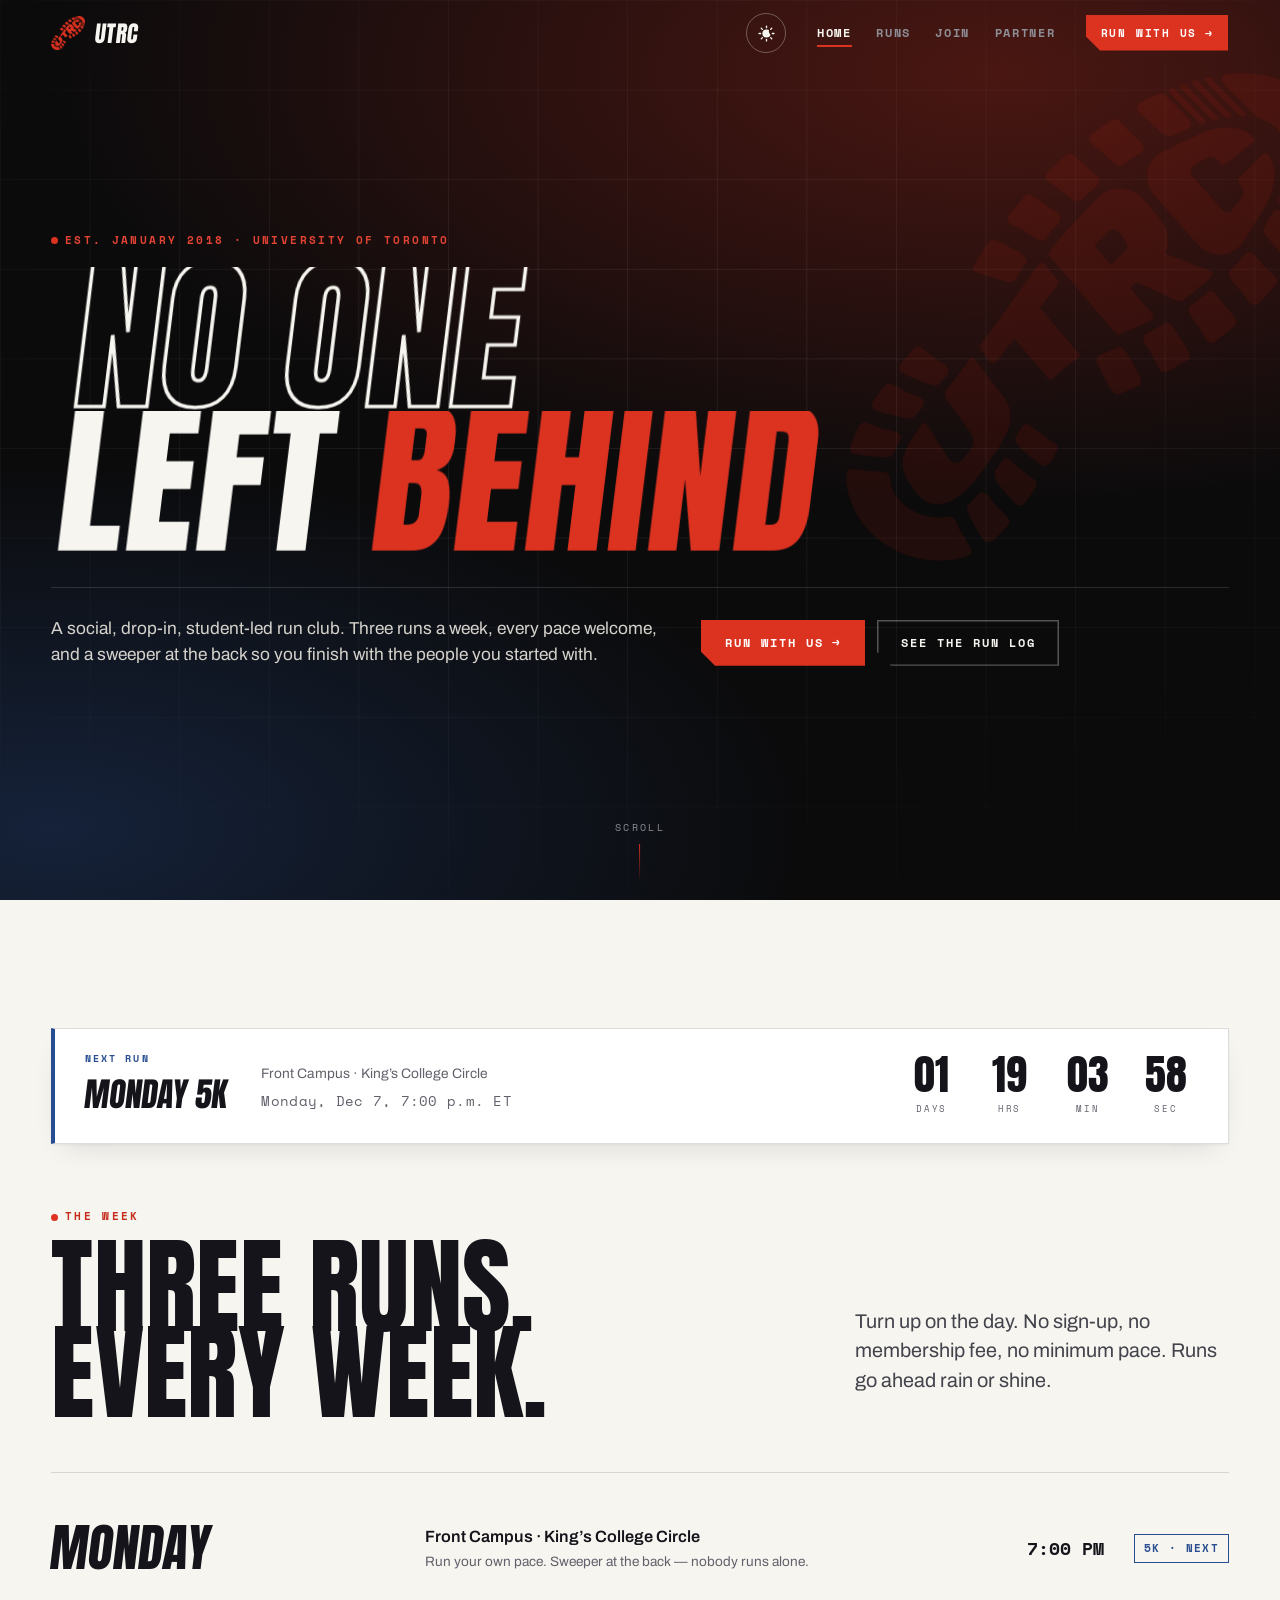
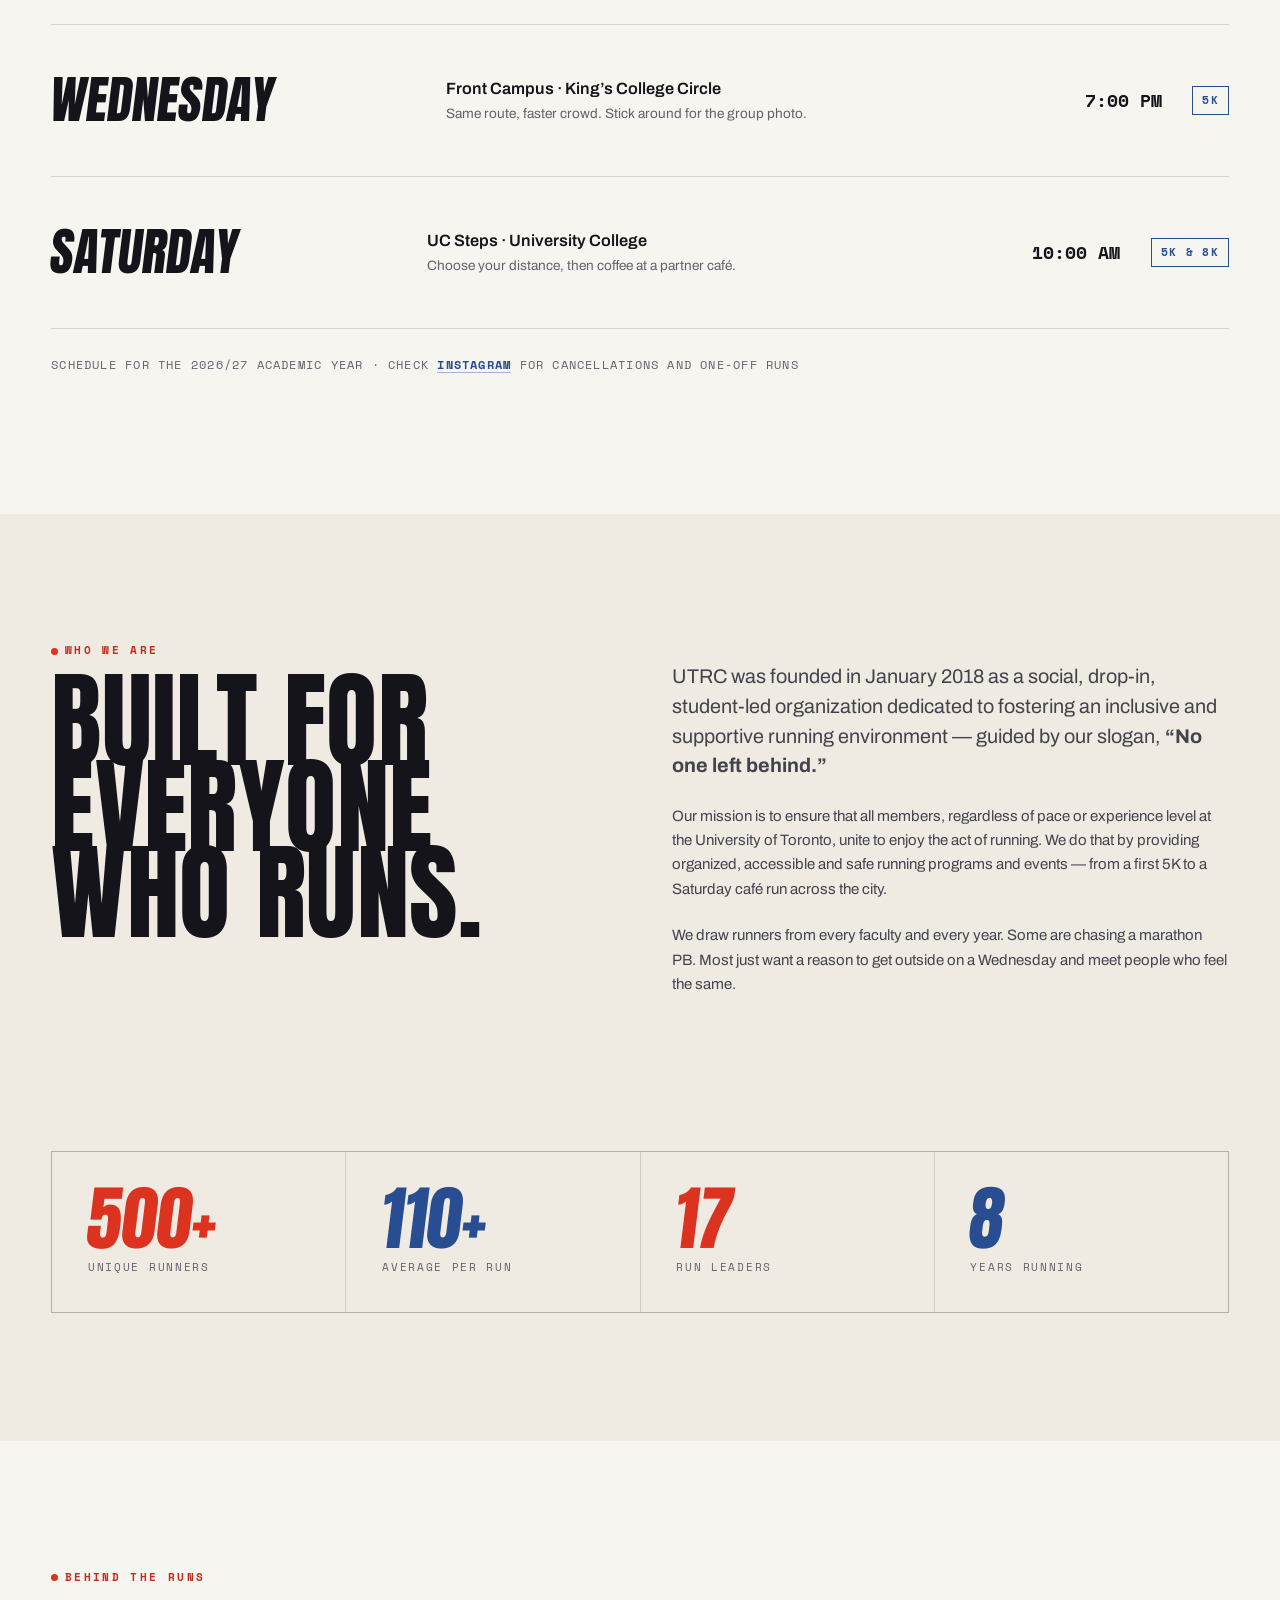
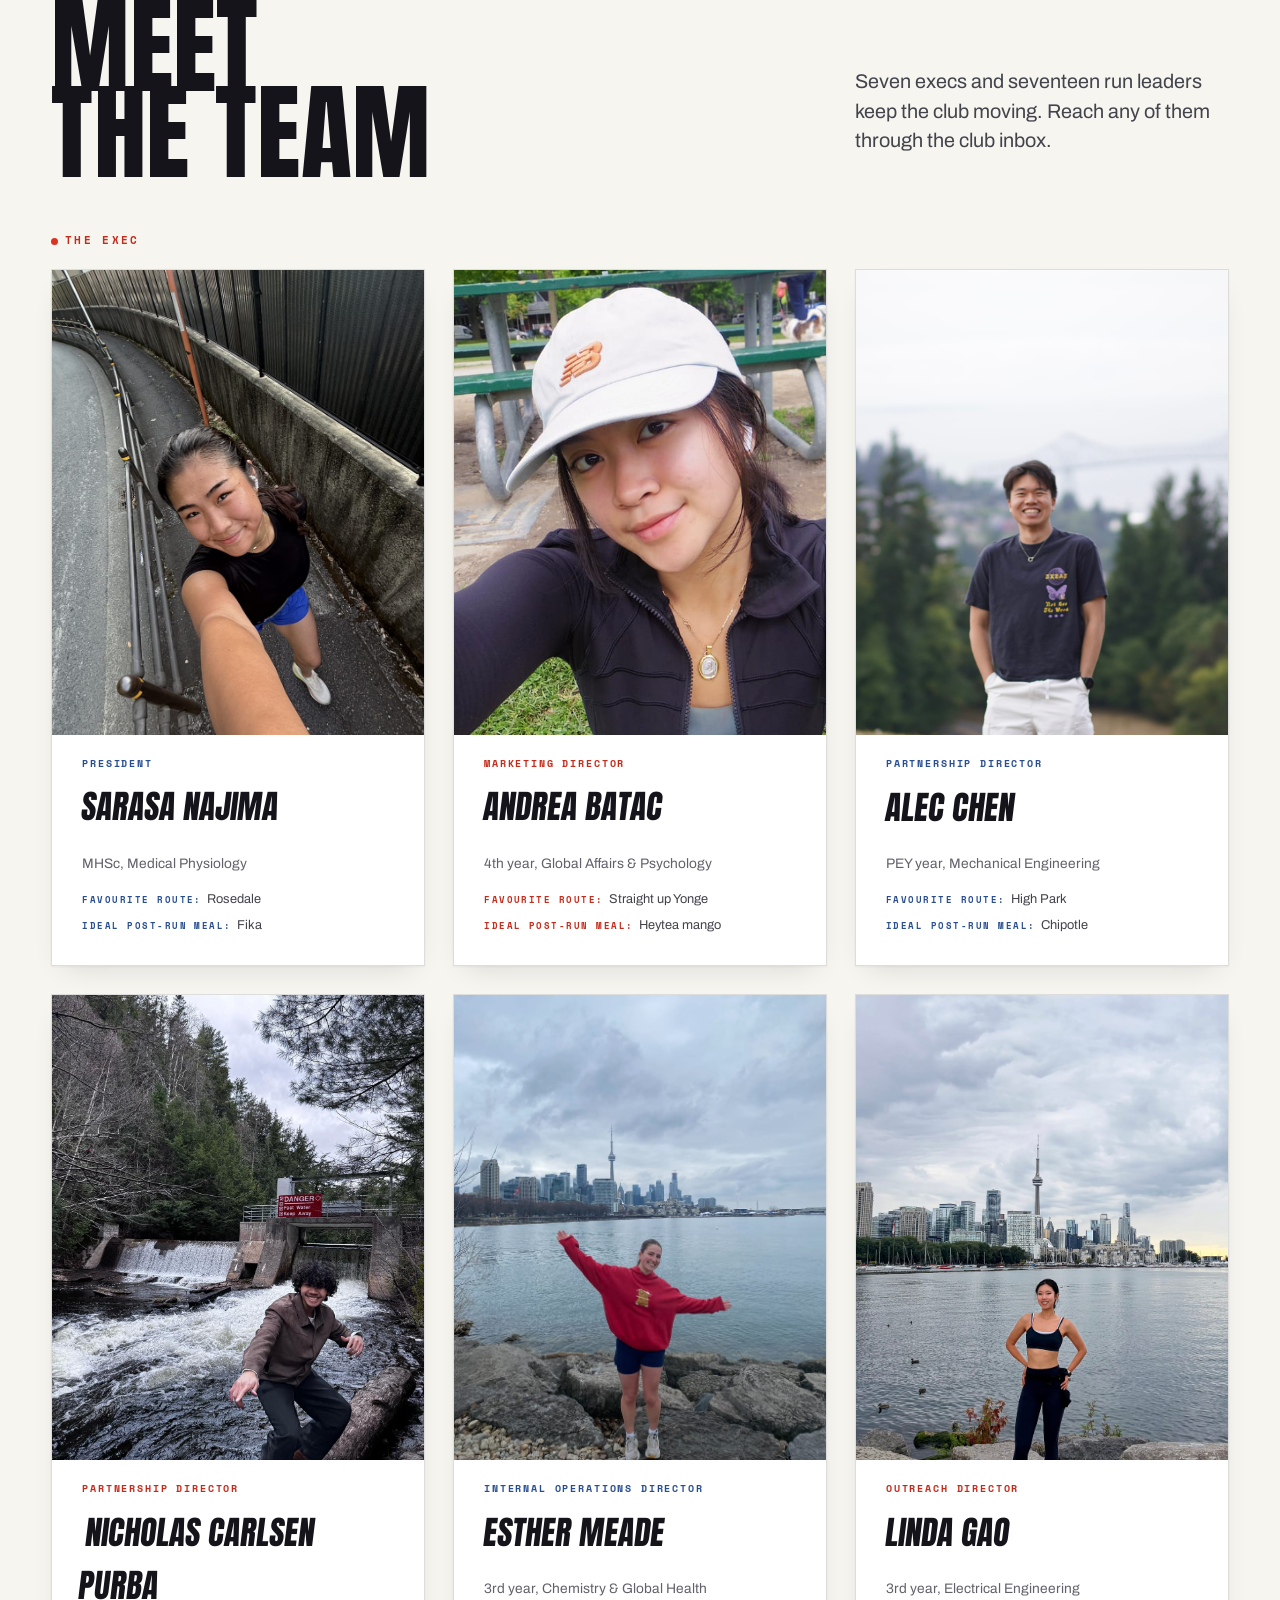
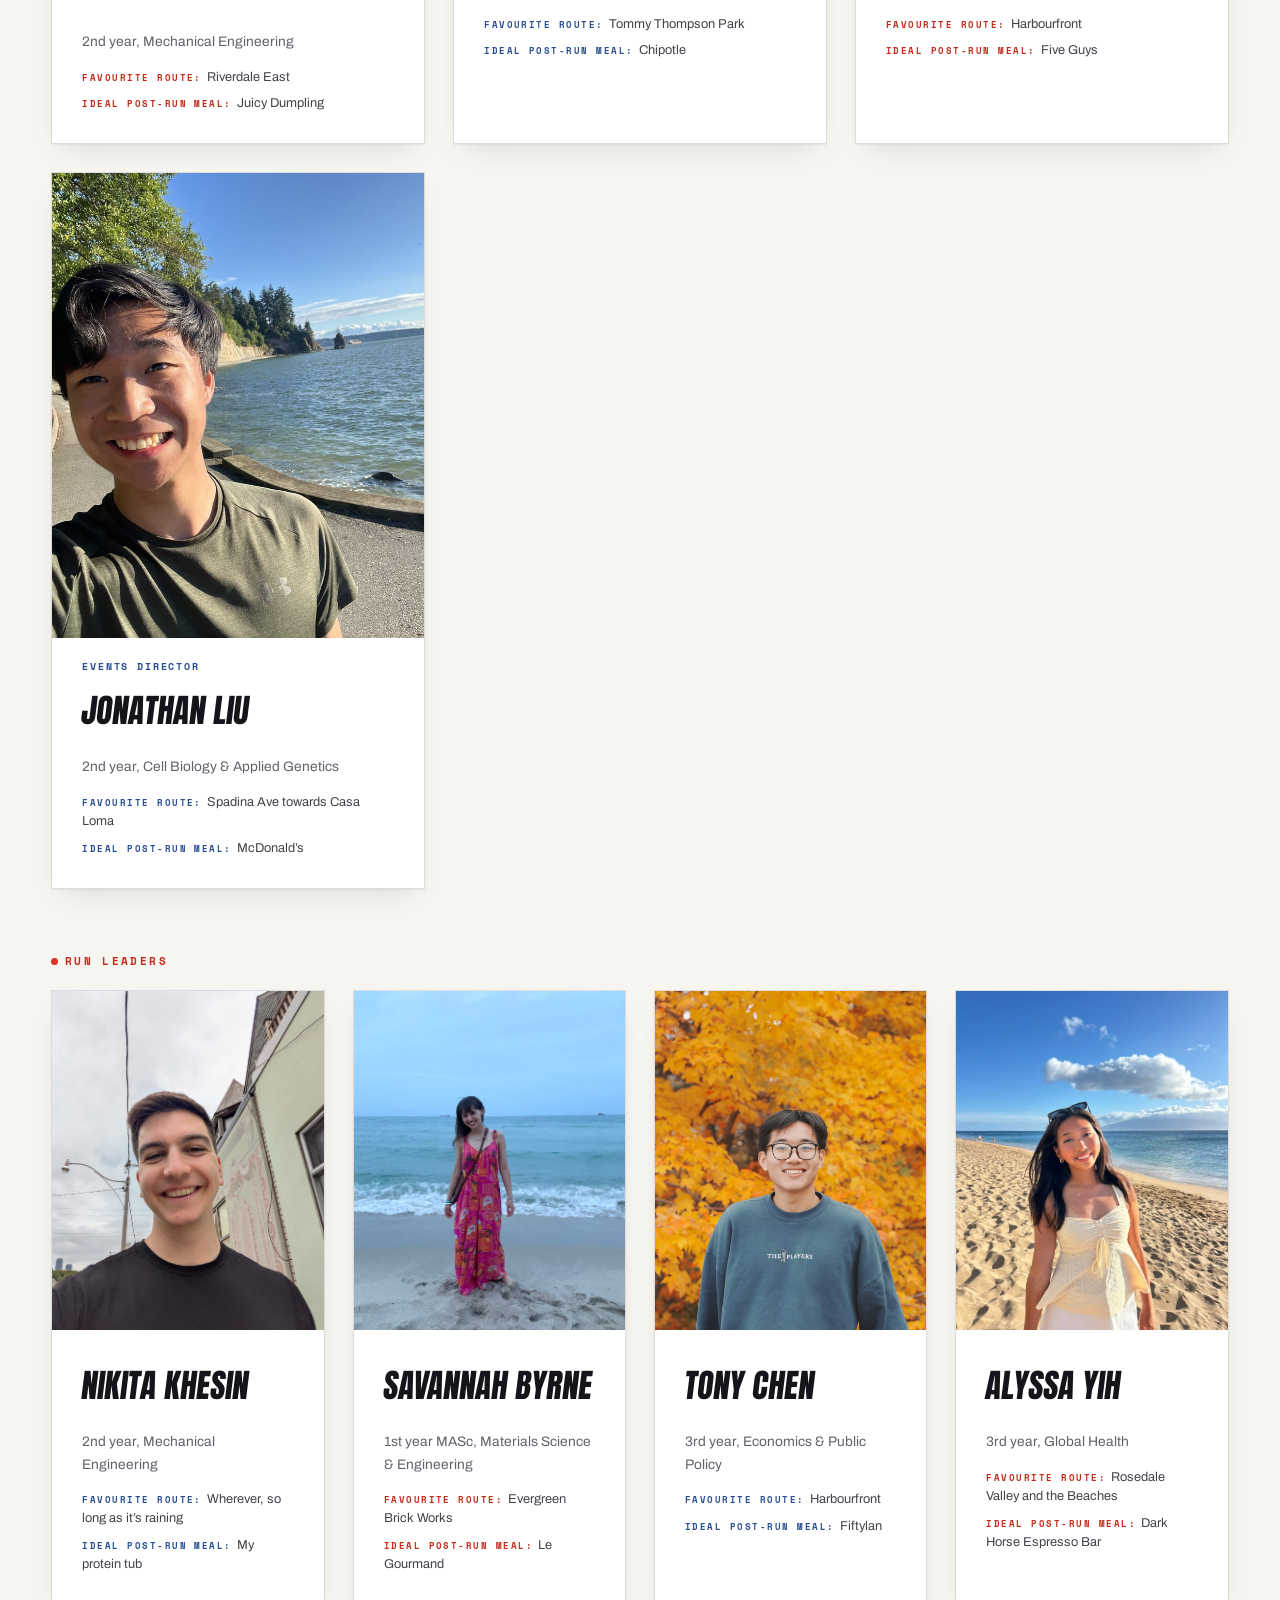
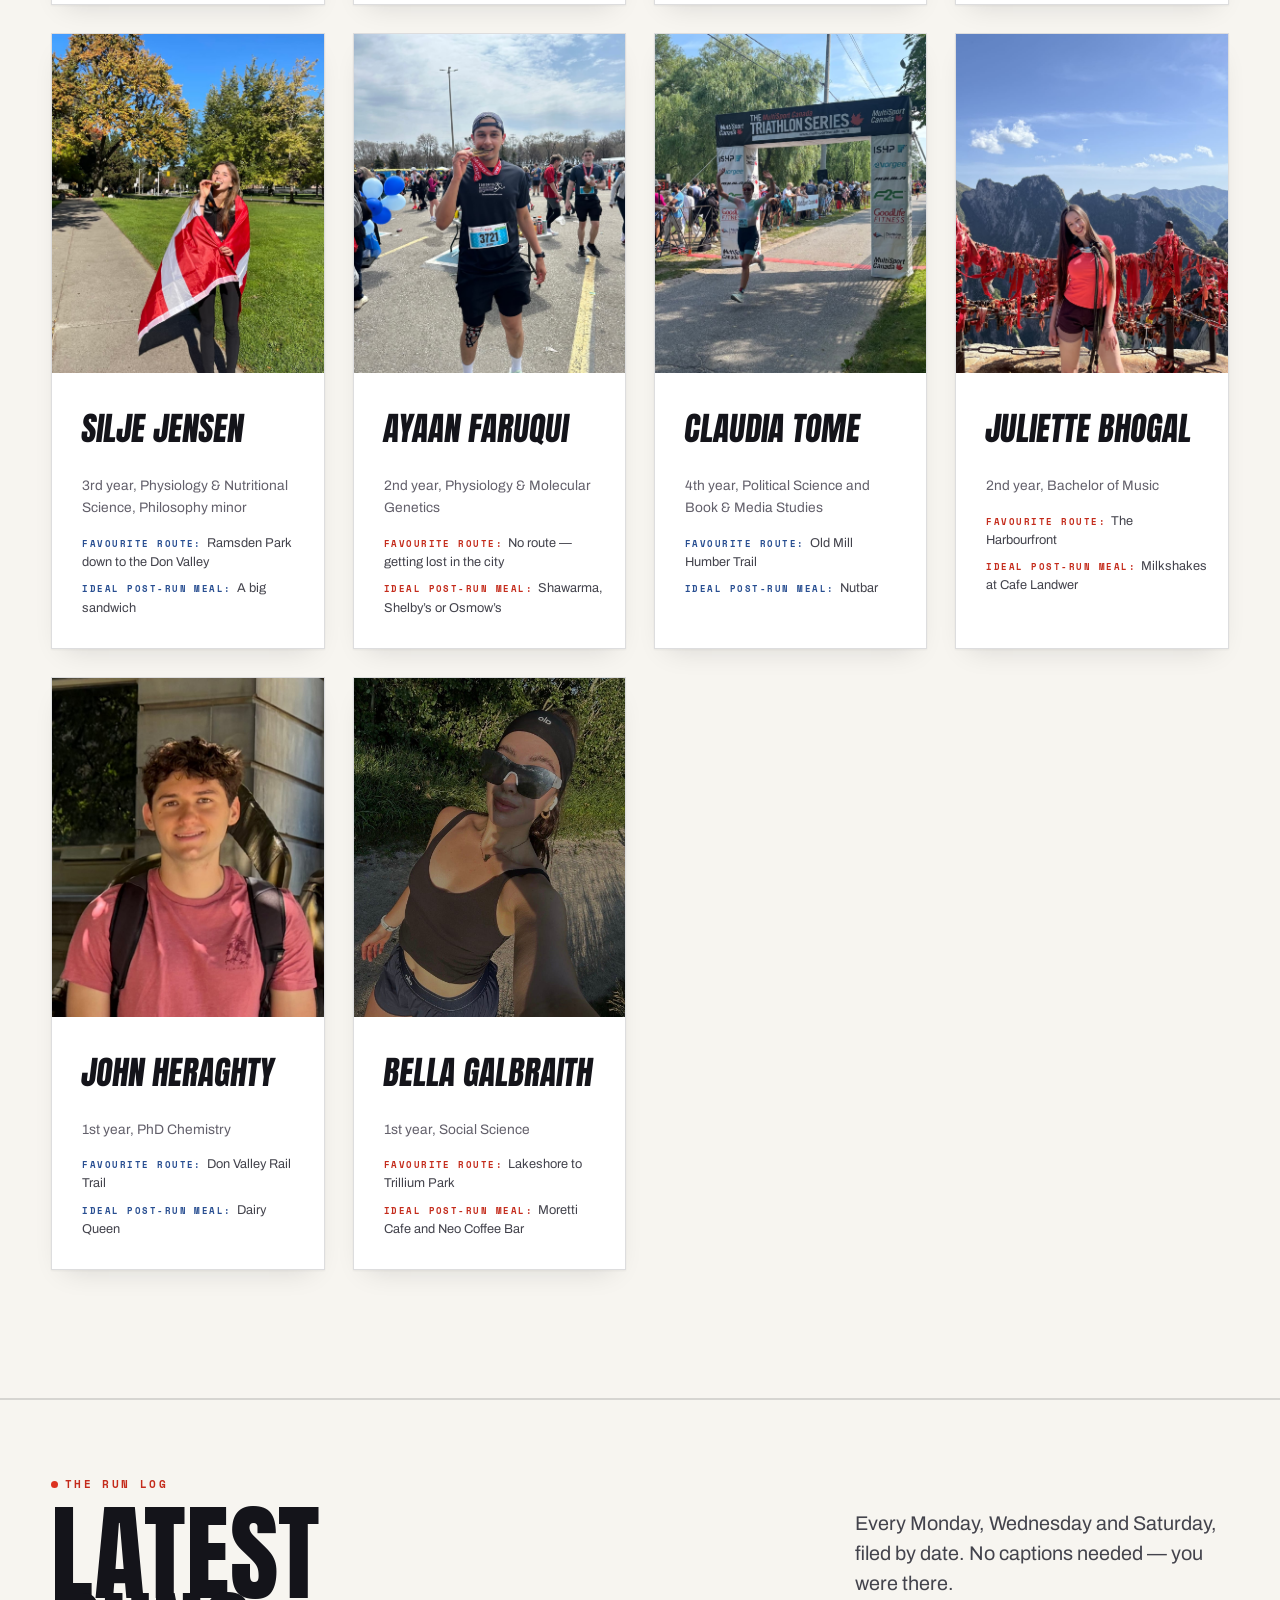
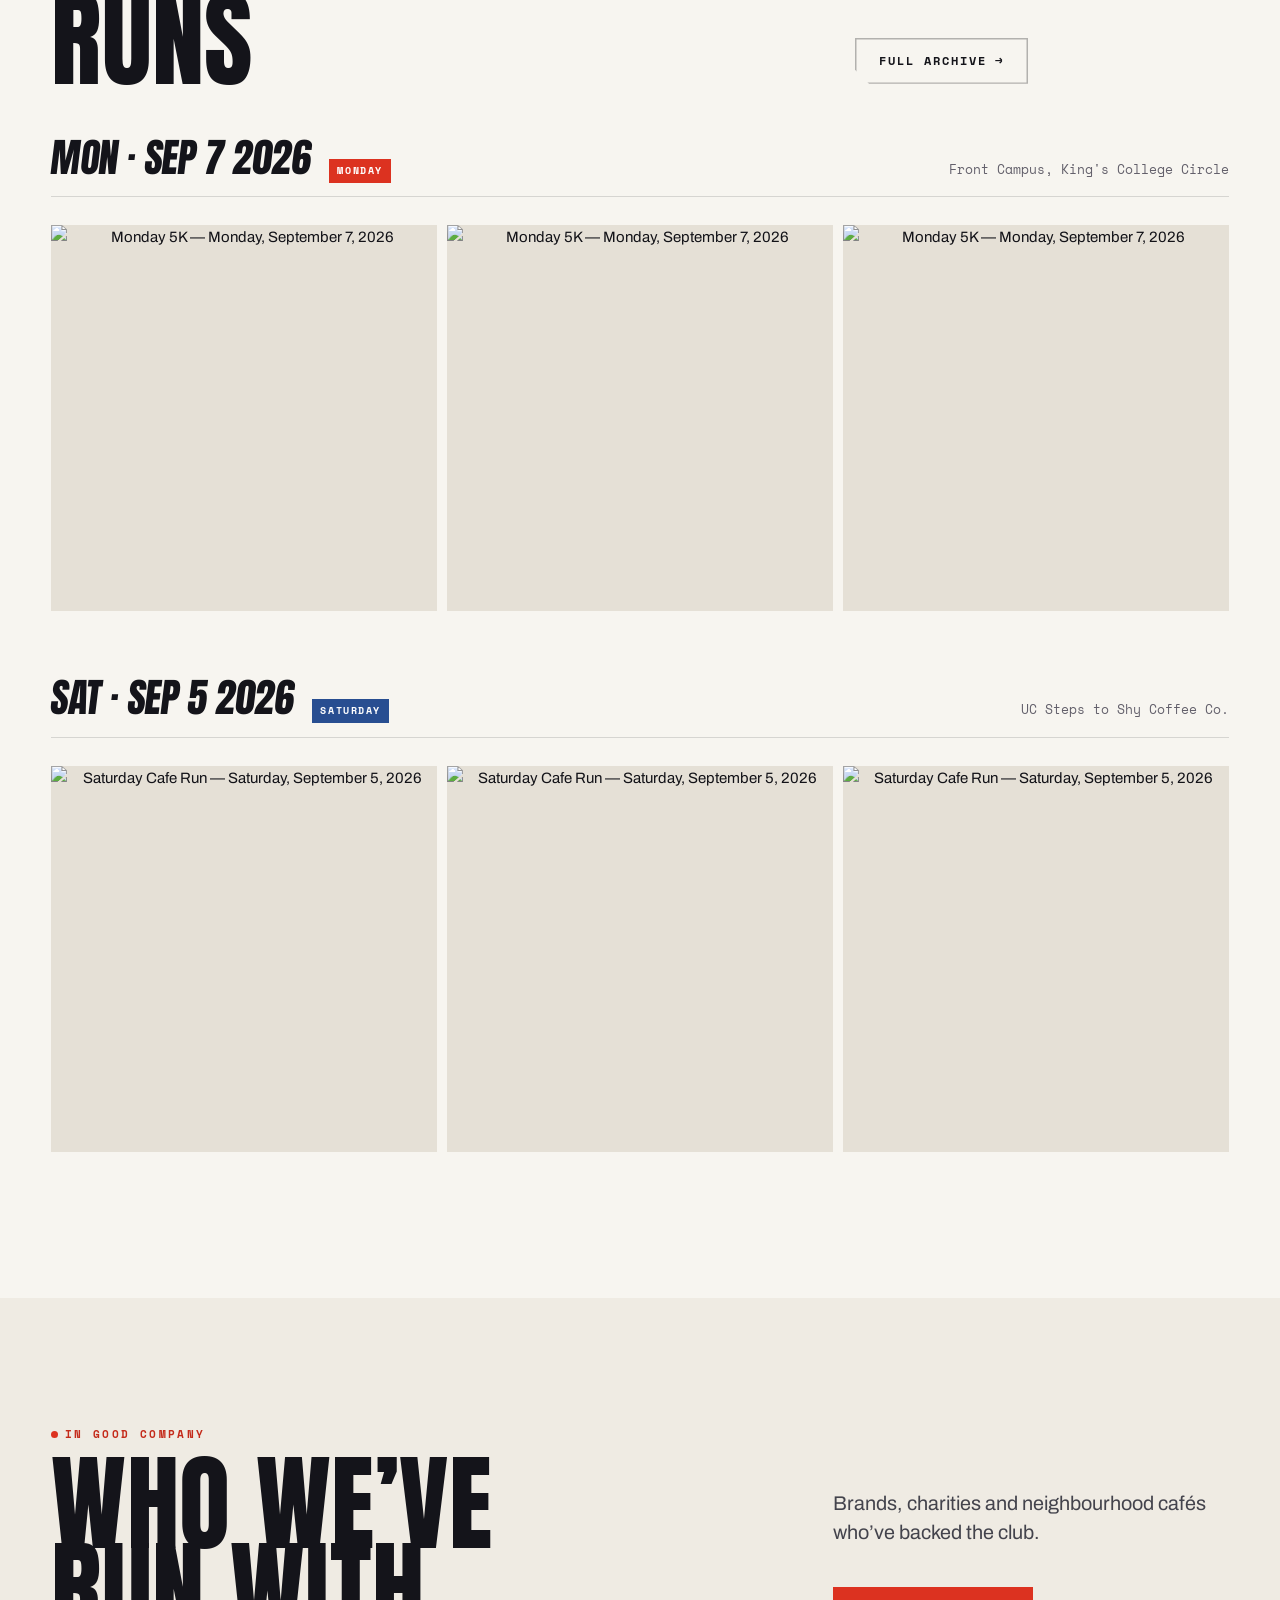
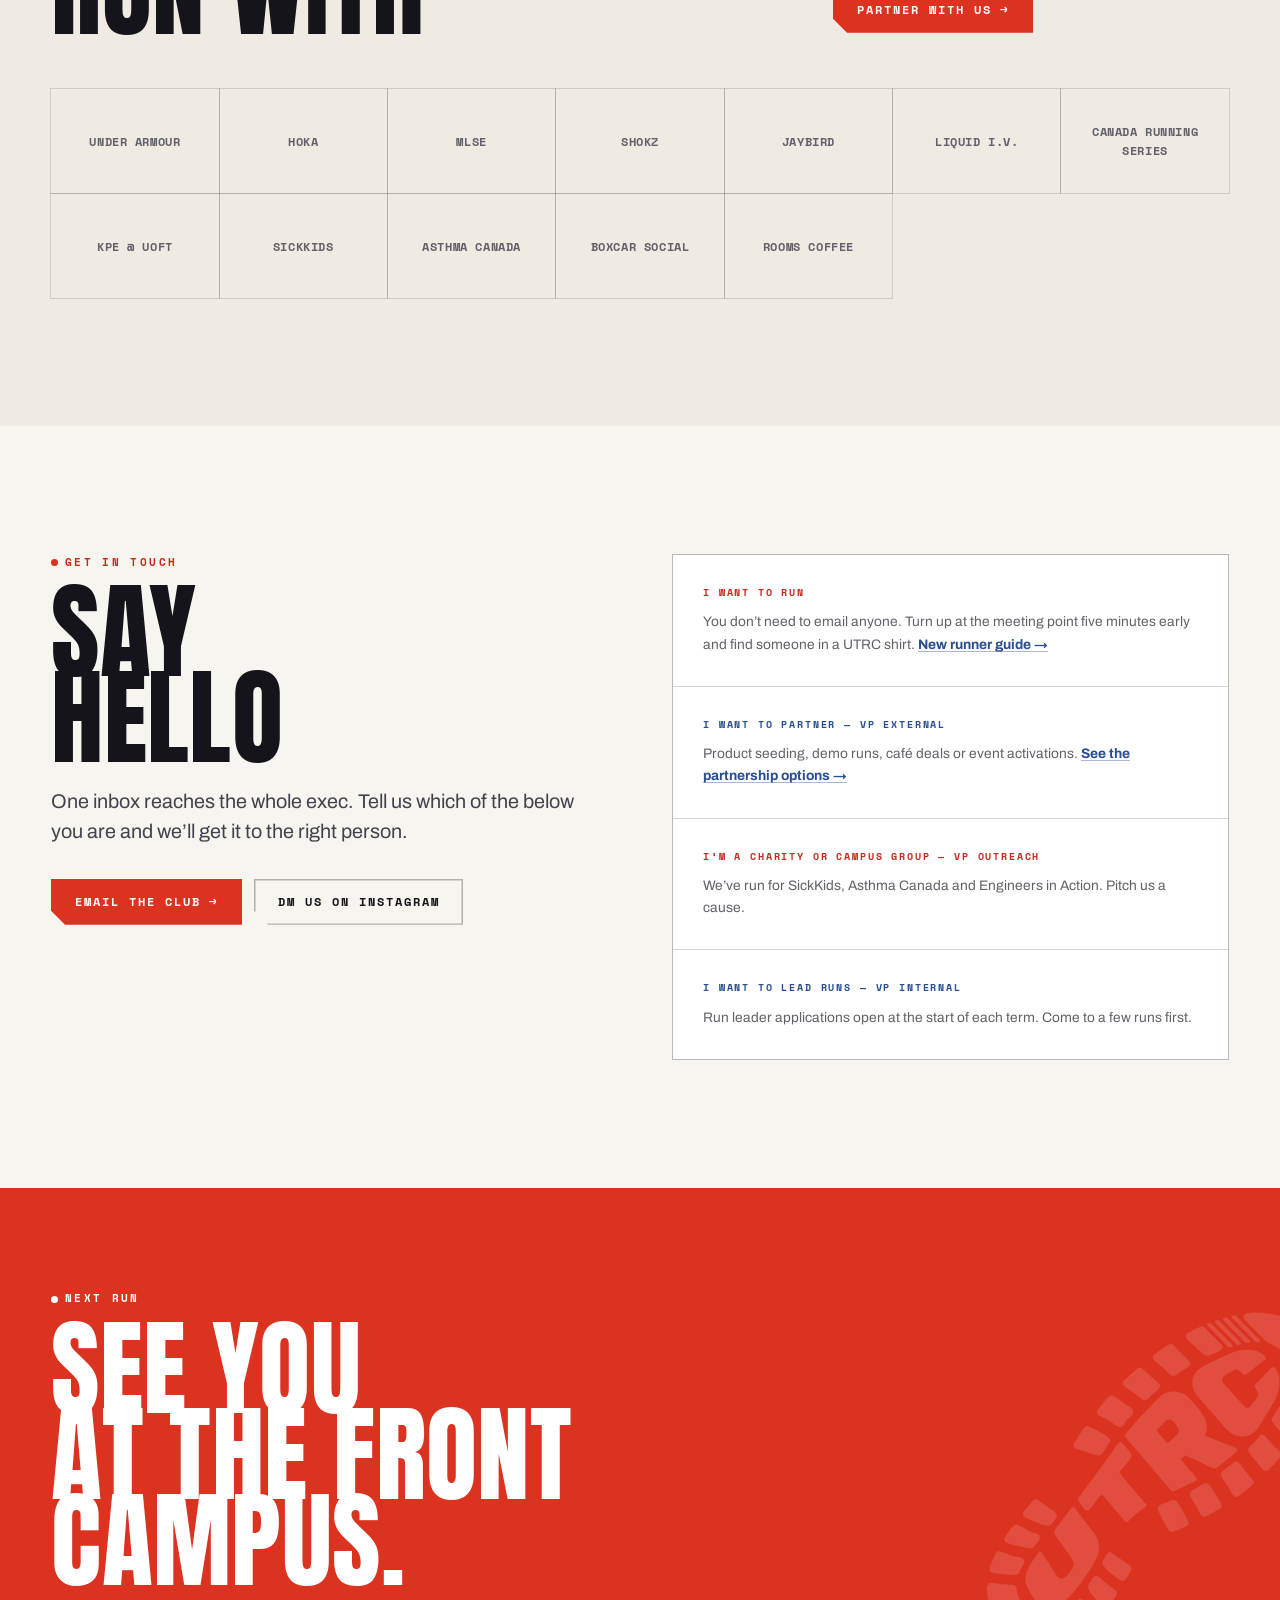
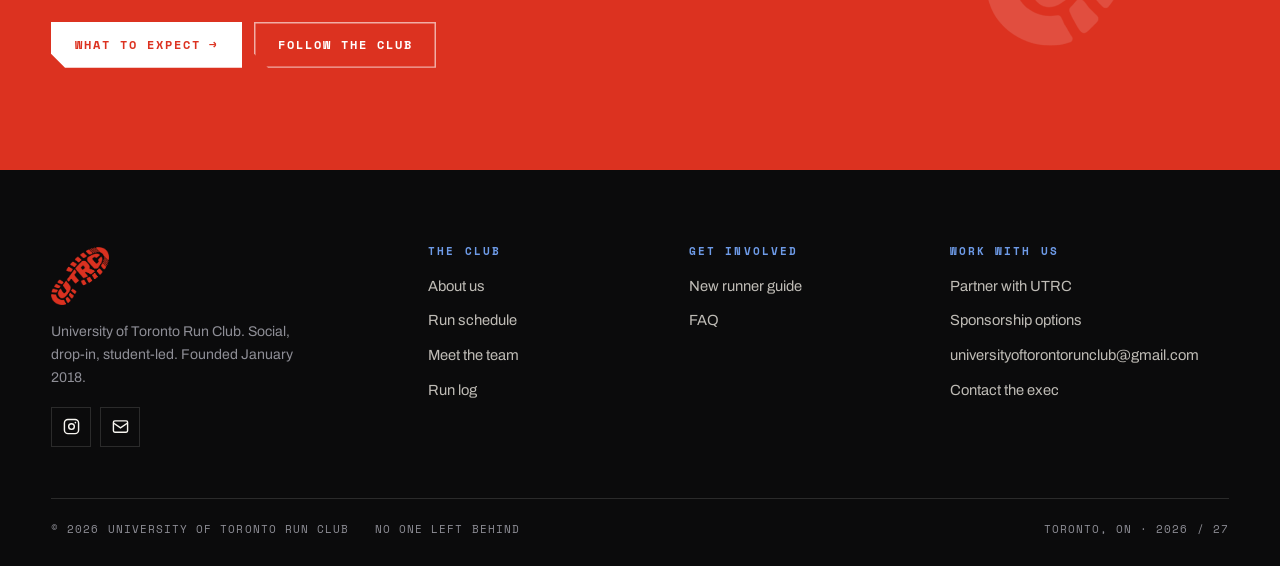
==== commit 3d1a6317: "Add tools/make-run-folders.js Generates the Google Drive folder tree: one folder per run date, each " ====
--- a/01_main/index.html
+++ b/01_main/index.html
@@ -128,8 +128,8 @@
 
     <div class="stats" style="margin-top:clamp(48px,6vw,90px)" data-reveal>
       <div class="stat"><b data-count="500" data-suffix="+">0</b><i>Unique runners</i></div>
-      <div class="stat"><b data-count="80">0</b><i>Average per run</i></div>
-      <div class="stat"><b data-count="12">0</b><i>Run leaders</i></div>
+      <div class="stat"><b data-count="110" data-suffix="+">0</b><i>Average per run</i></div>
+      <div class="stat"><b data-count="17">0</b><i>Run leaders</i></div>
       <div class="stat"><b data-count="8">0</b><i>Years running</i></div>
     </div>
   </div>
@@ -158,7 +158,7 @@
         <h2 class="display h-xl" data-reveal>Meet<br>the team</h2>
       </div>
       <p class="lede" data-reveal style="--d:120ms;max-width:34ch">
-        Seven execs and ten run leaders keep the club moving. Reach any of them
+        Seven execs and seventeen run leaders keep the club moving. Reach any of them
         through the club inbox.
       </p>
     </div>
--- a/01_main/assets/css/style.css
+++ b/01_main/assets/css/style.css
@@ -30,6 +30,7 @@
   --red-lift:#E24433;       /* small red TEXT on ink (4.23:1 -> 4.79:1) */
   --red-hot:#FF3A24;        /* focus rings */
   --blue:#284E91;           /* the club blue, sampled off the tee */
+  --green:#1C7C47;          /* confirmation only — "copied" states */
   --blue-deep:#1B3A6F;
   --blue-lift:#6E9BE8;      /* the blue that survives on ink (7:1) */
 
@@ -78,6 +79,7 @@
   --accent:var(--red);
   --accent-text:var(--red-lift);
   --accent-2:var(--blue-lift);
+  --green:#2EA865;
   --shadow:0 1px 2px rgba(0,0,0,.4),0 12px 28px -14px rgba(0,0,0,.8);
 }
 .on-dark{background:var(--bg);color:var(--fg)}
@@ -246,6 +248,18 @@
   box-shadow:inset 0 0 0 1.5px var(--line-strong);
 }
 .btn--ghost::after{background:var(--red)}
+
+/* Confirmation state — the club email has just been copied to the clipboard.
+   The sliding ink overlay is switched off so the green is not covered on
+   hover, and the arrow is hidden while the longer label is showing. */
+.btn.is-copied{
+  --bg-b:var(--green);
+  --fg-b:#fff;
+  box-shadow:none;
+}
+.btn.is-copied::after{display:none}
+.btn.is-copied:hover,.btn.is-copied:focus-visible{color:#fff}
+.btn.is-copied .arrow{display:none}
 
 .btn-row{display:flex;flex-wrap:wrap;gap:12px}
 
@@ -751,7 +765,7 @@
   transition:transform .5s var(--ease),background .4s;
 }
 .person:hover{transform:translateY(-5px);background:var(--red)}
-.person:nth-child(even):hover{background:var(--blue)}
+.person:nth-child(odd):hover{background:var(--blue)}
 .person:hover .person__name{color:#fff}
 .person:hover .person__role{color:#fff}
 .person:hover .person__note{color:rgba(255,255,255,.85)}
@@ -760,7 +774,7 @@
   letter-spacing:.18em;text-transform:uppercase;color:var(--accent-text);
   transition:color .35s;
 }
-.person:nth-child(even) .person__role{color:var(--accent-2)}
+.person:nth-child(odd) .person__role{color:var(--accent-2)}
 .person__name{
   font-family:var(--f-display);text-transform:uppercase;
   font-size:clamp(1.45rem,2.6vw,2.05rem);
@@ -802,7 +816,7 @@
   transition:color .35s;
 }
 .person__meta dt::after{content:":"}
-.person:nth-child(even) .person__meta dt{color:var(--accent-2)}
+.person:nth-child(odd) .person__meta dt{color:var(--accent-2)}
 .person__meta dd{display:inline;margin:0 0 0 .4em;color:var(--fg-soft);transition:color .35s}
 .person:hover .person__meta dt{color:rgba(255,255,255,.75)}
 .person:hover .person__meta dd{color:rgba(255,255,255,.9)}
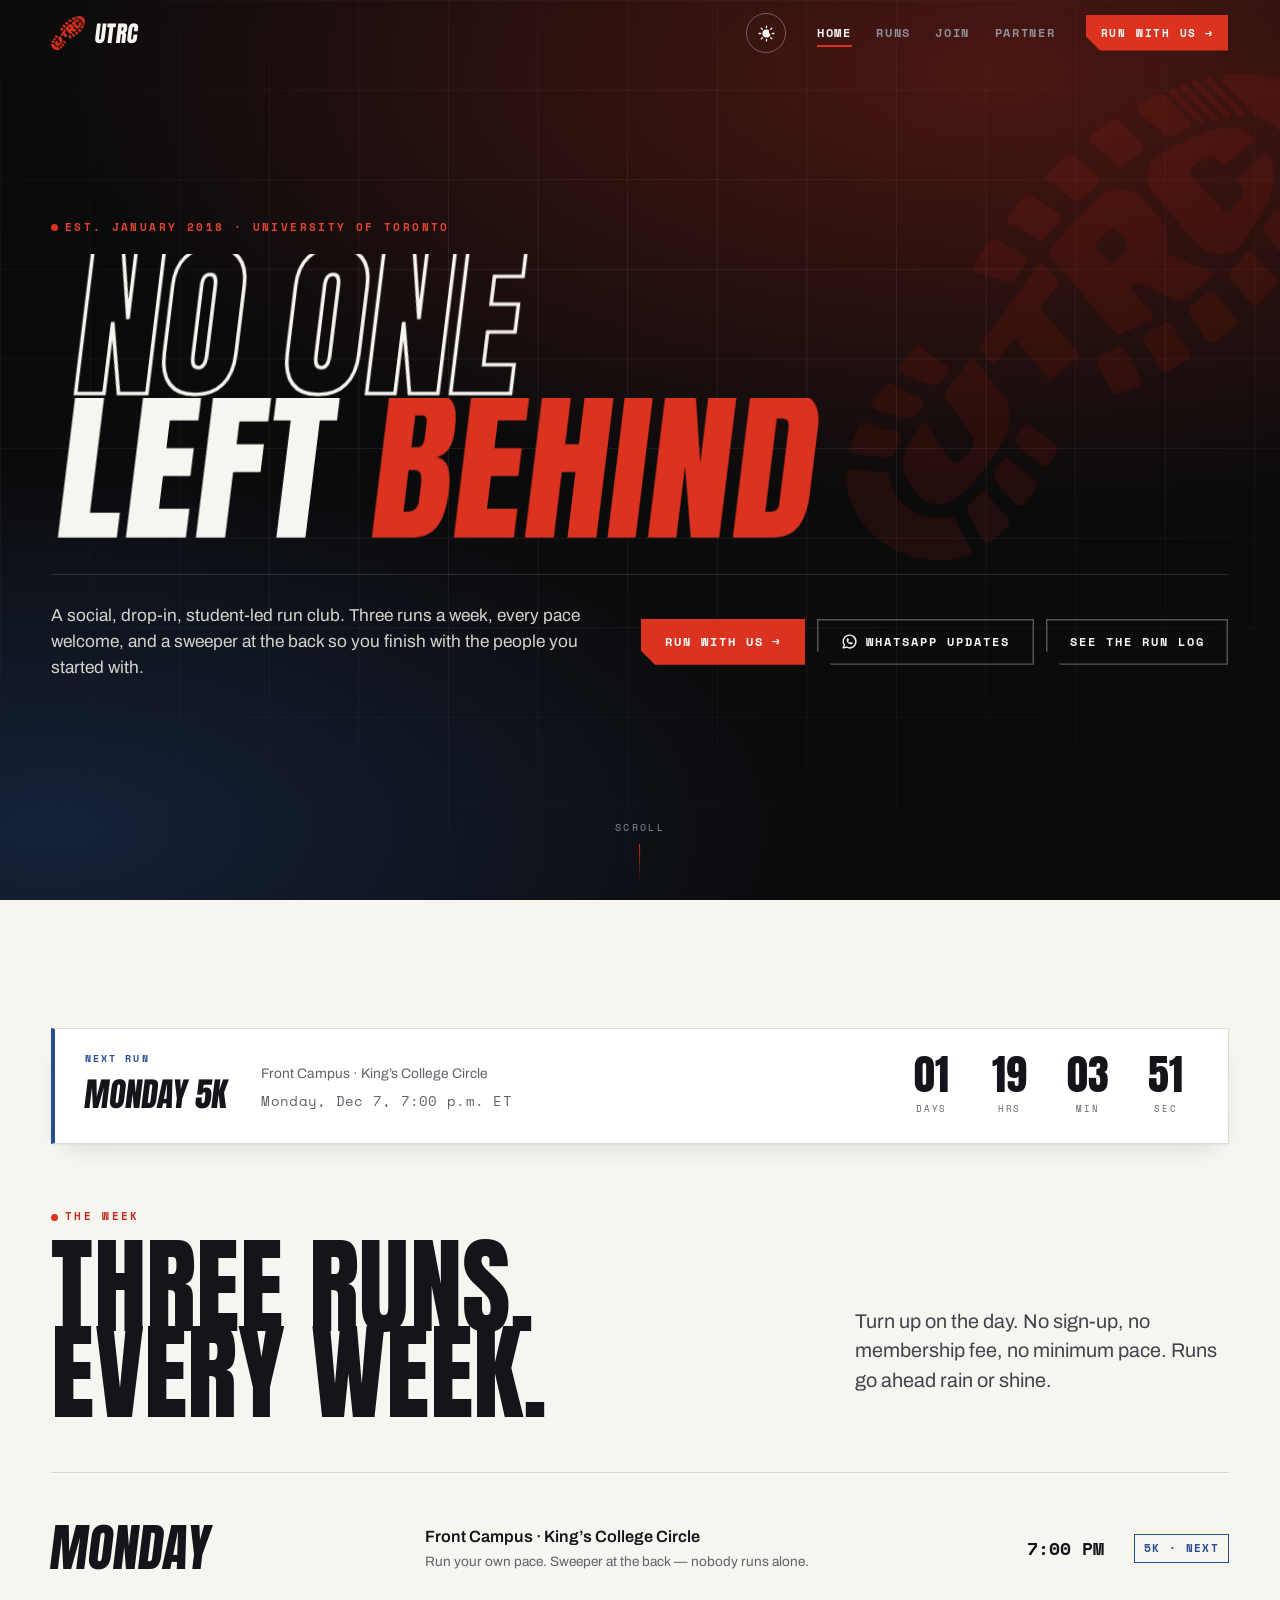
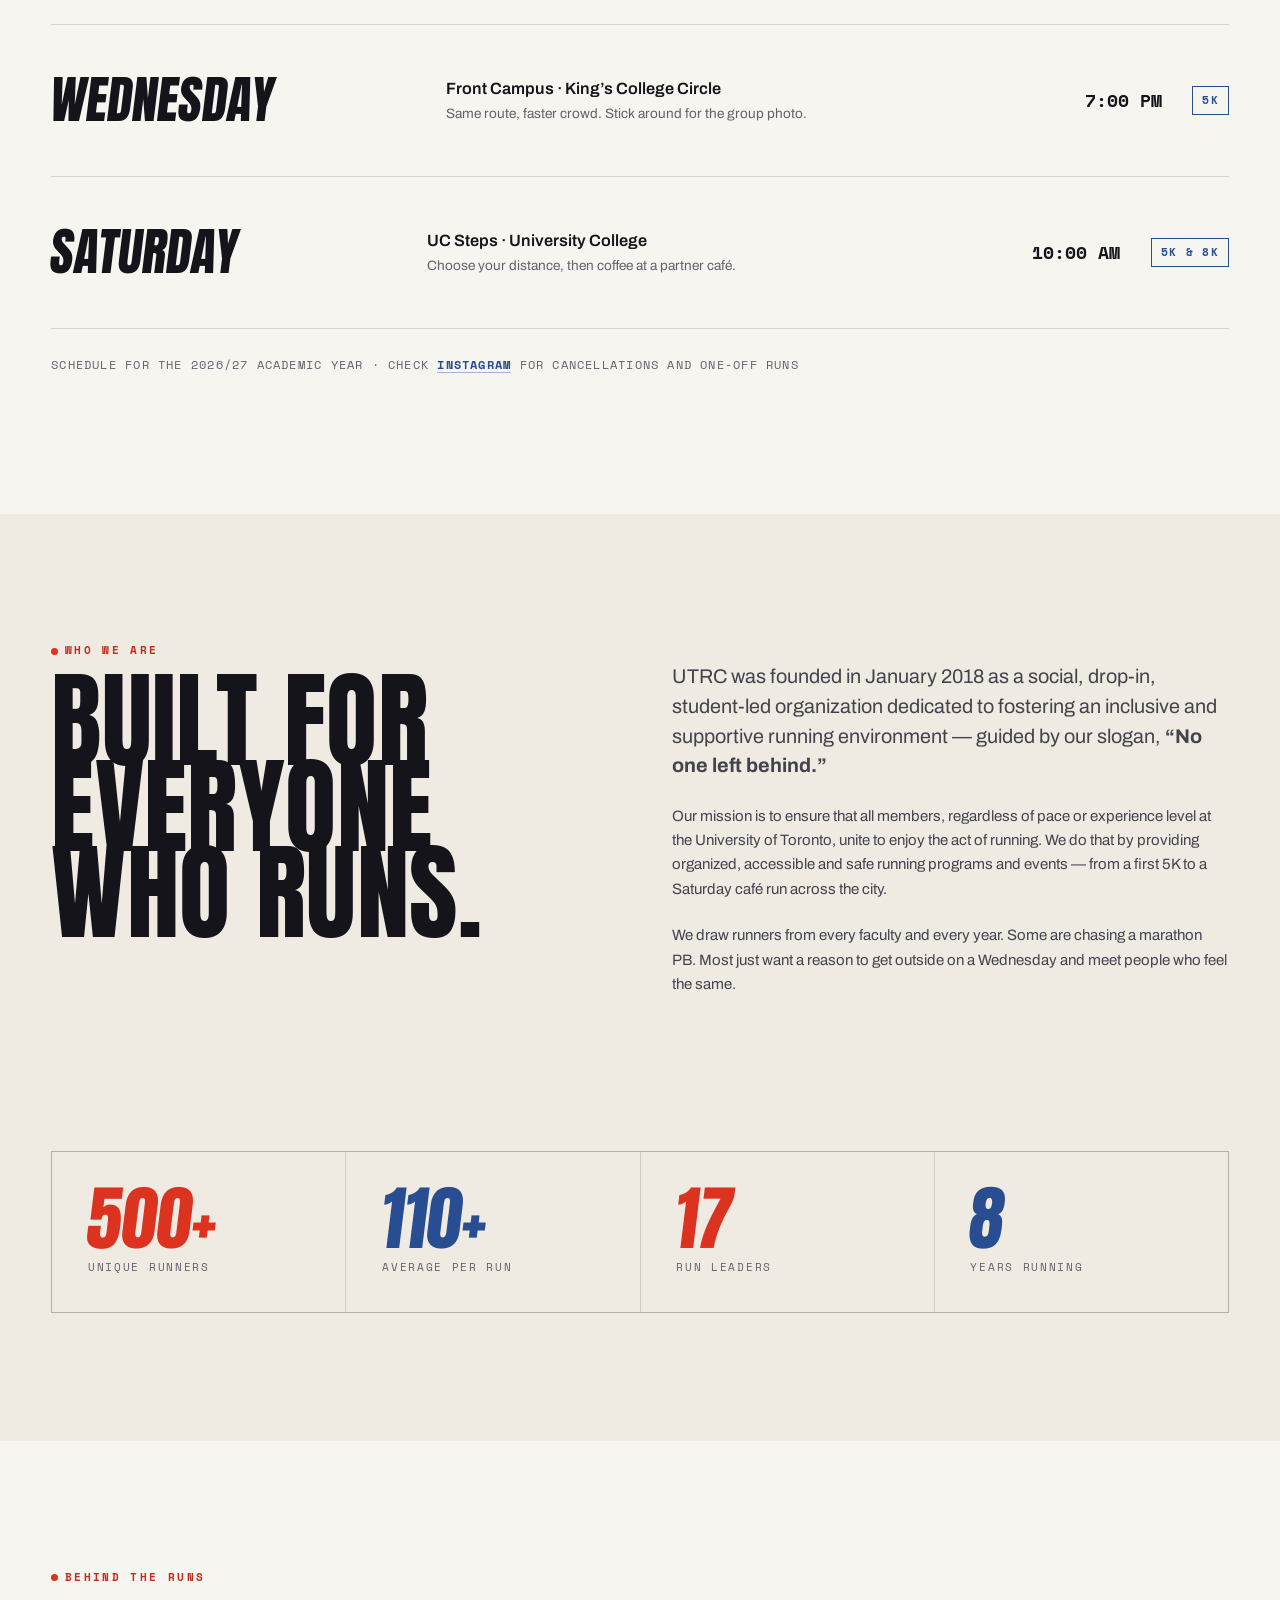
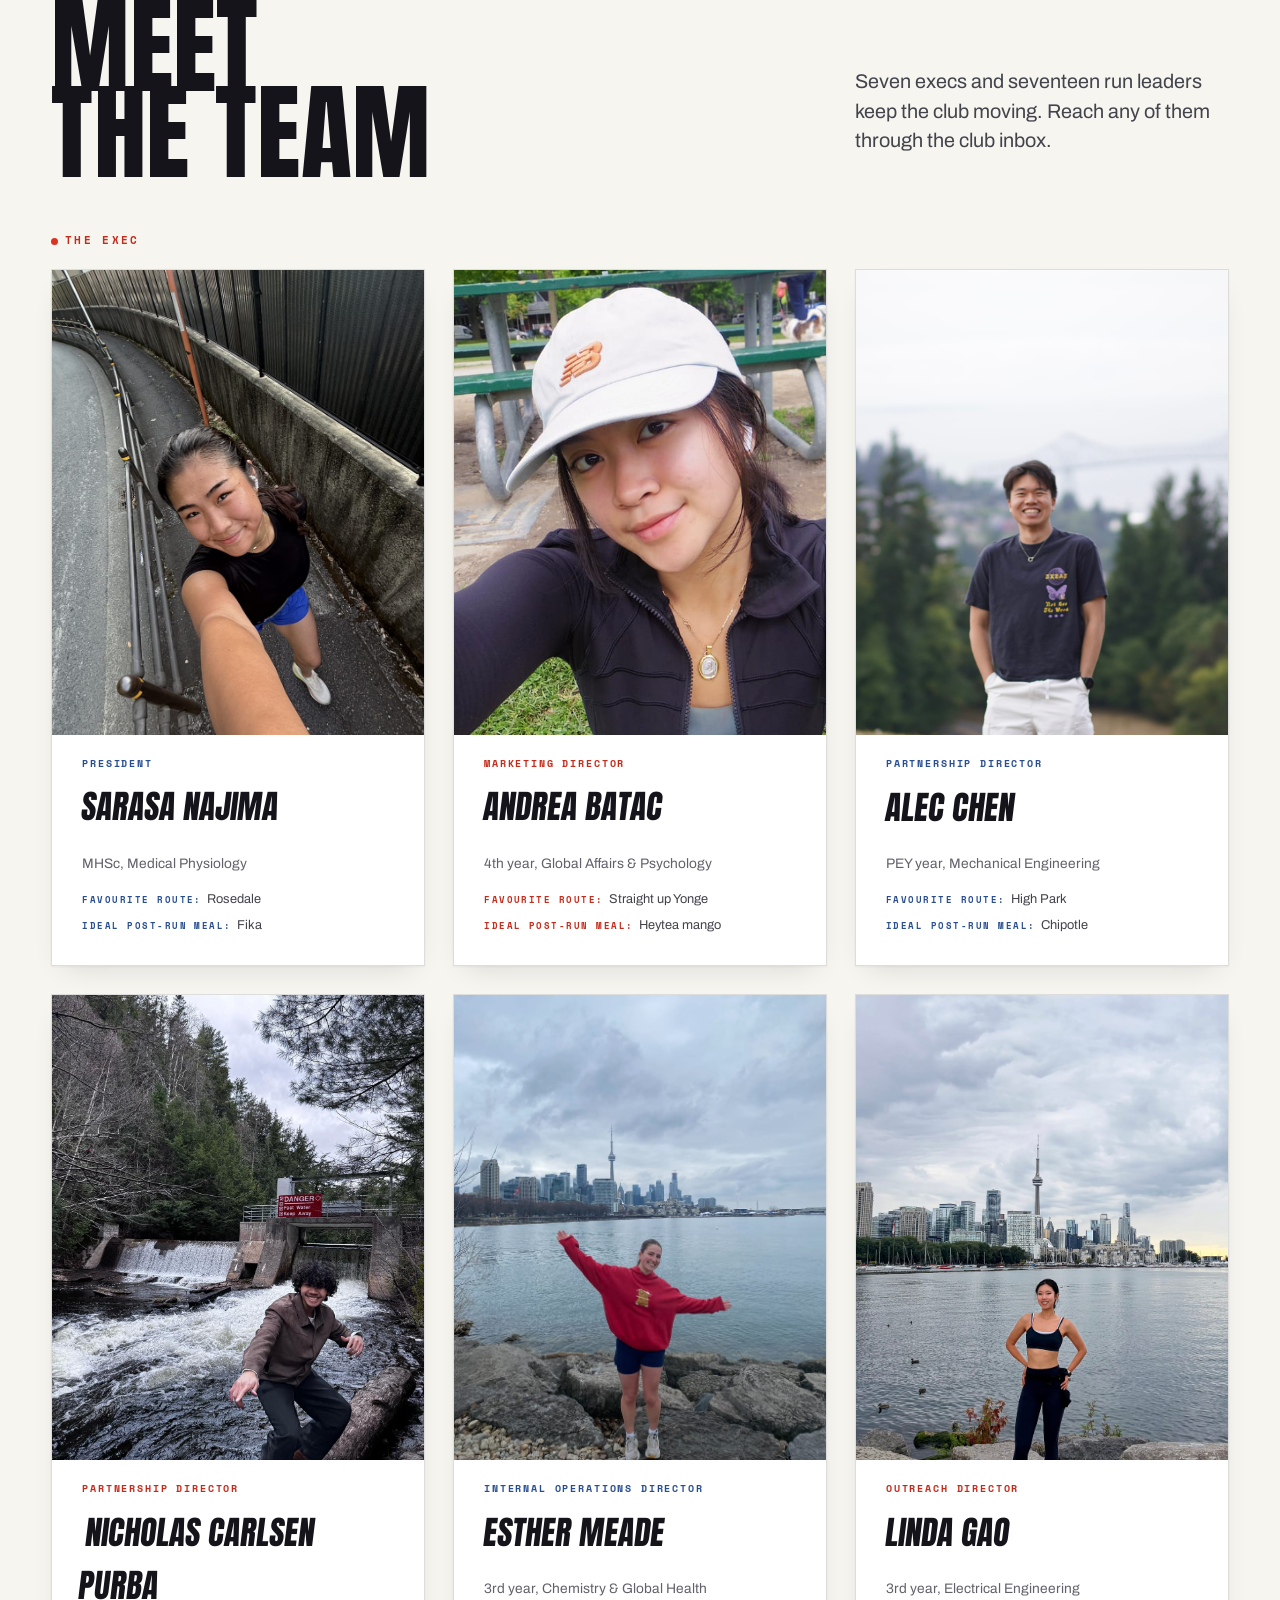
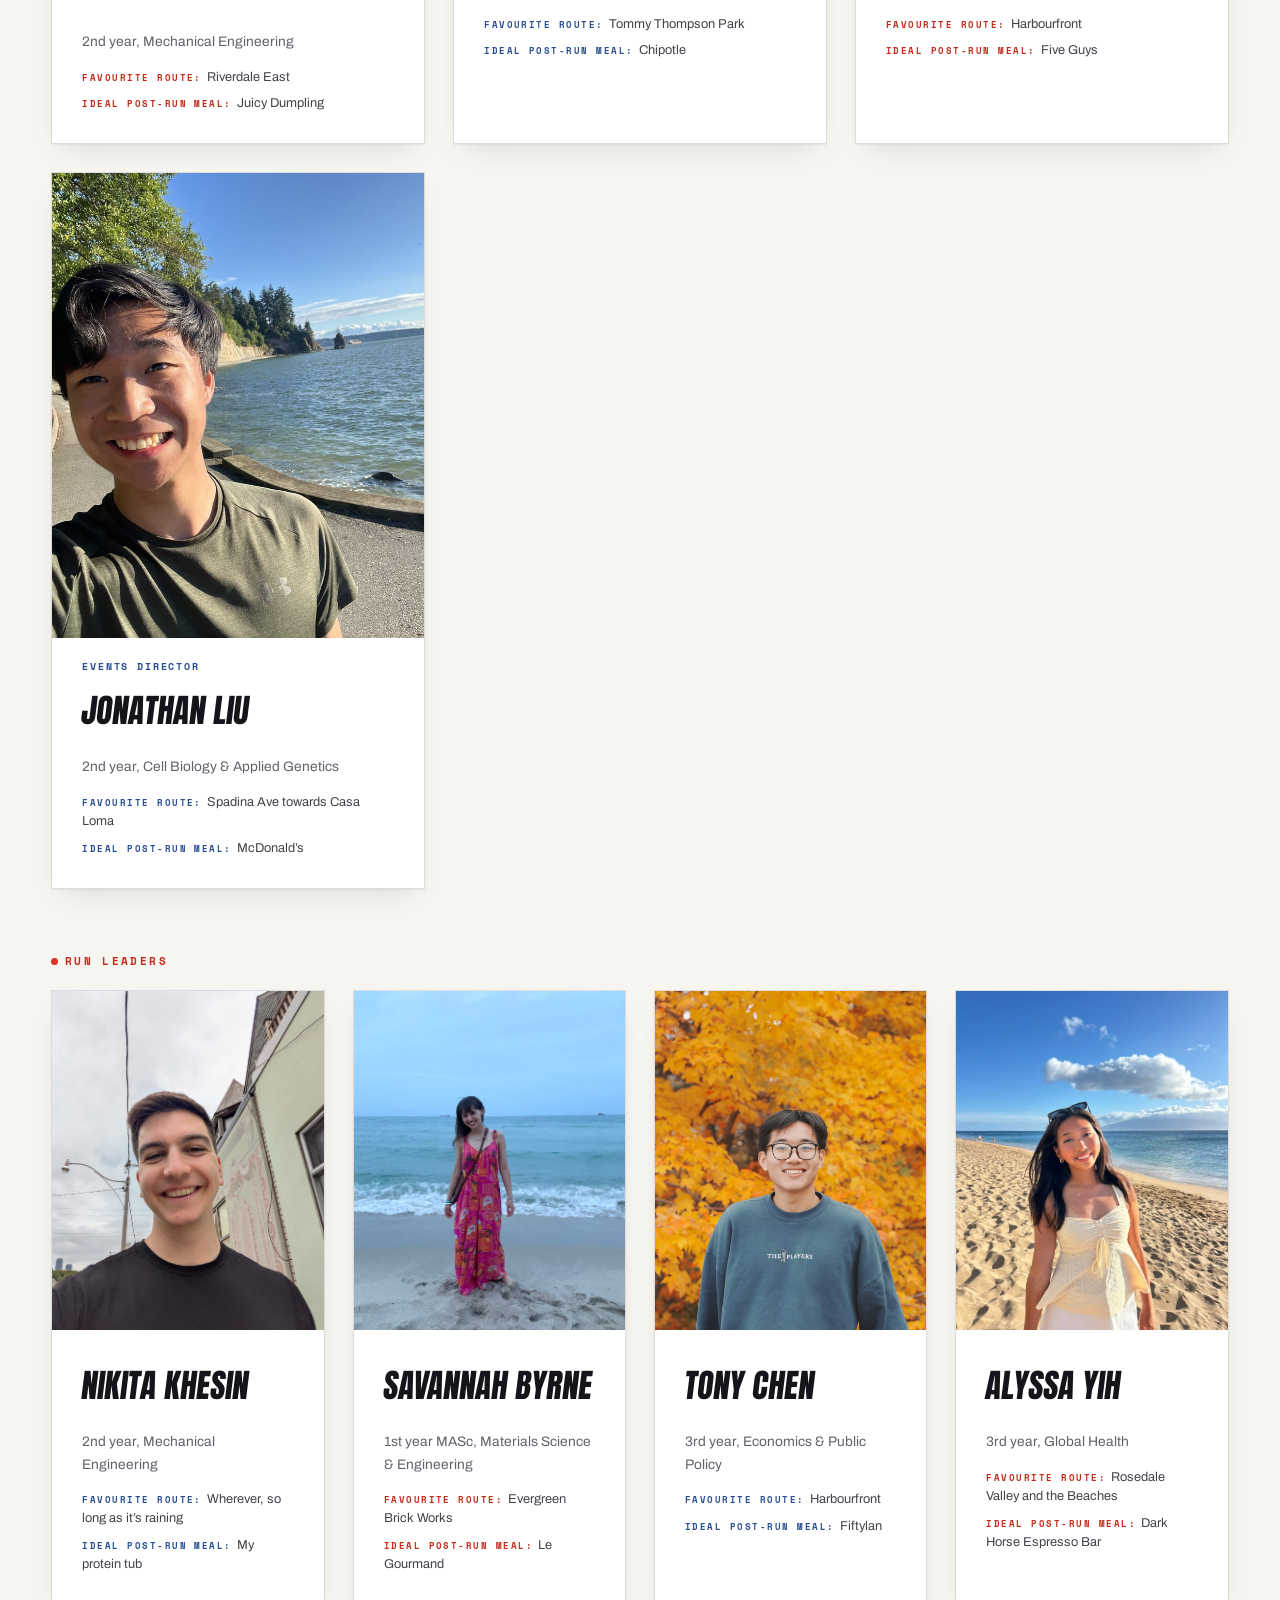
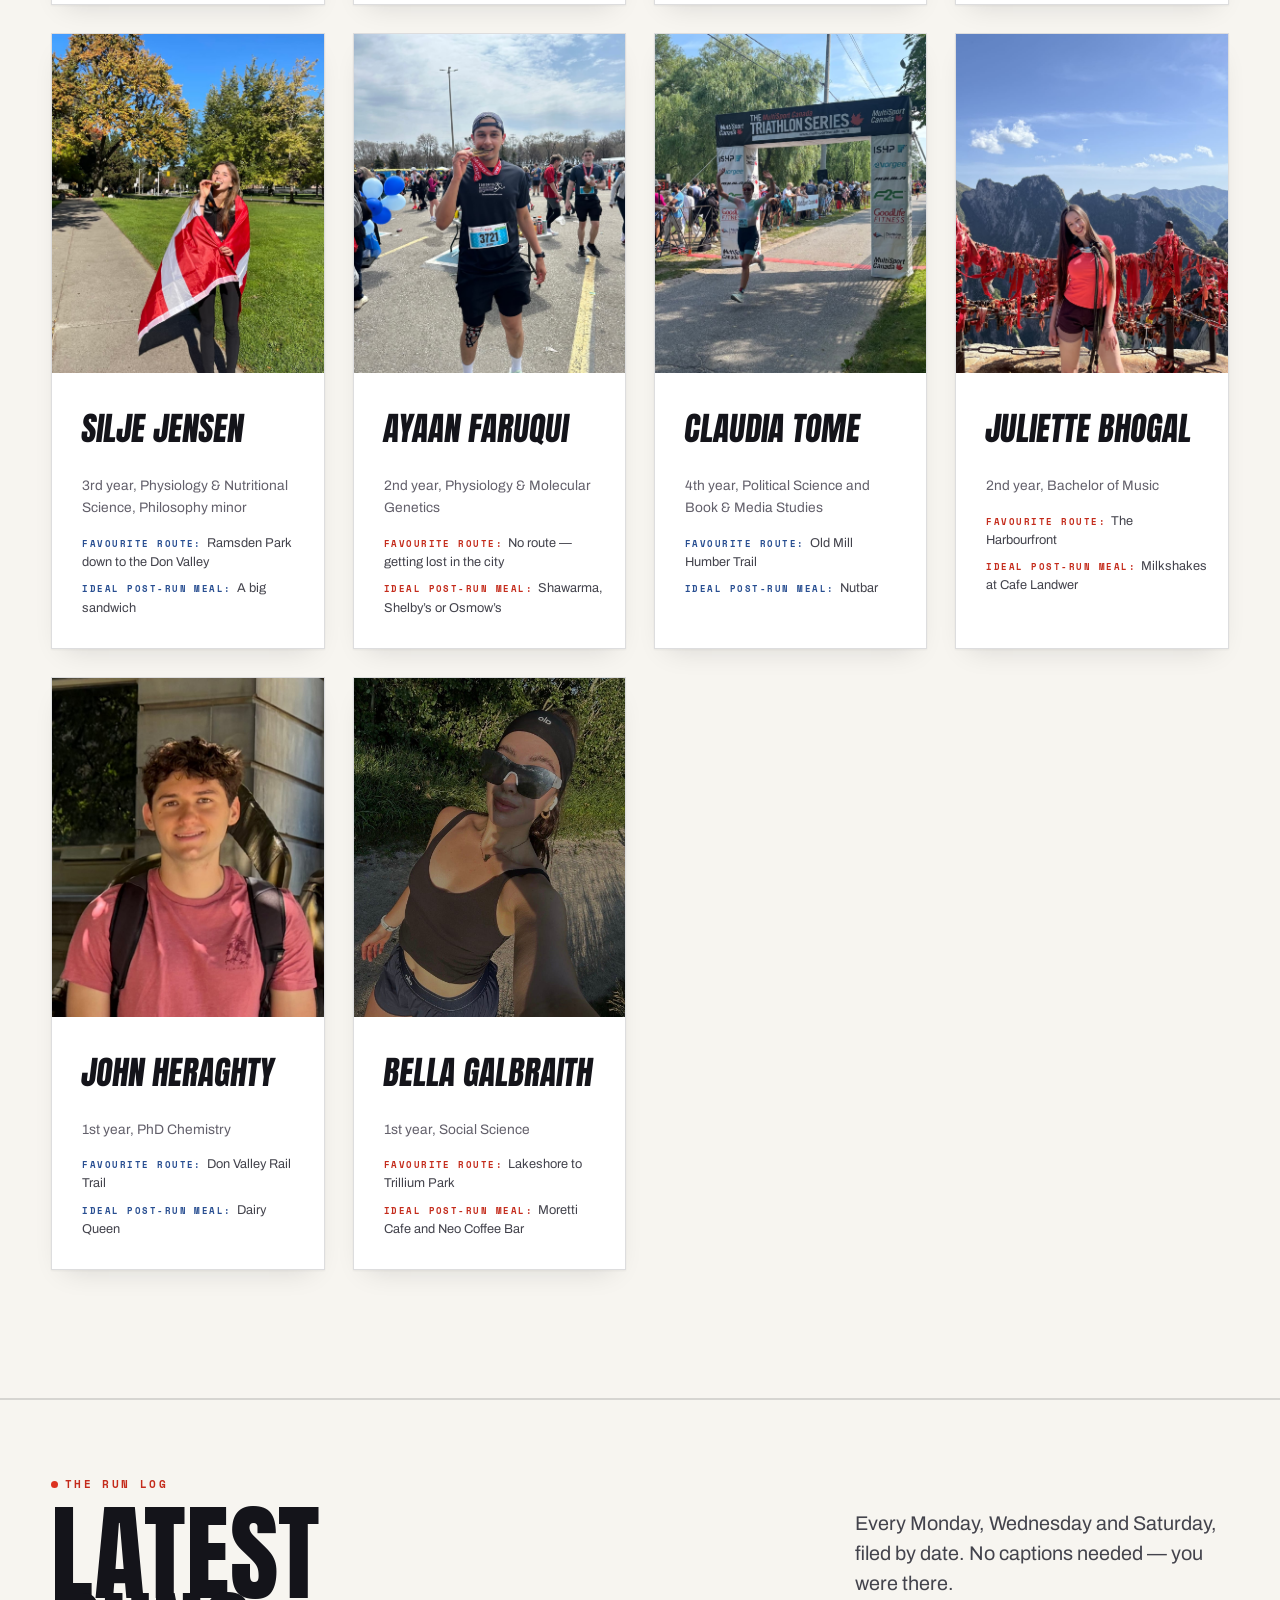
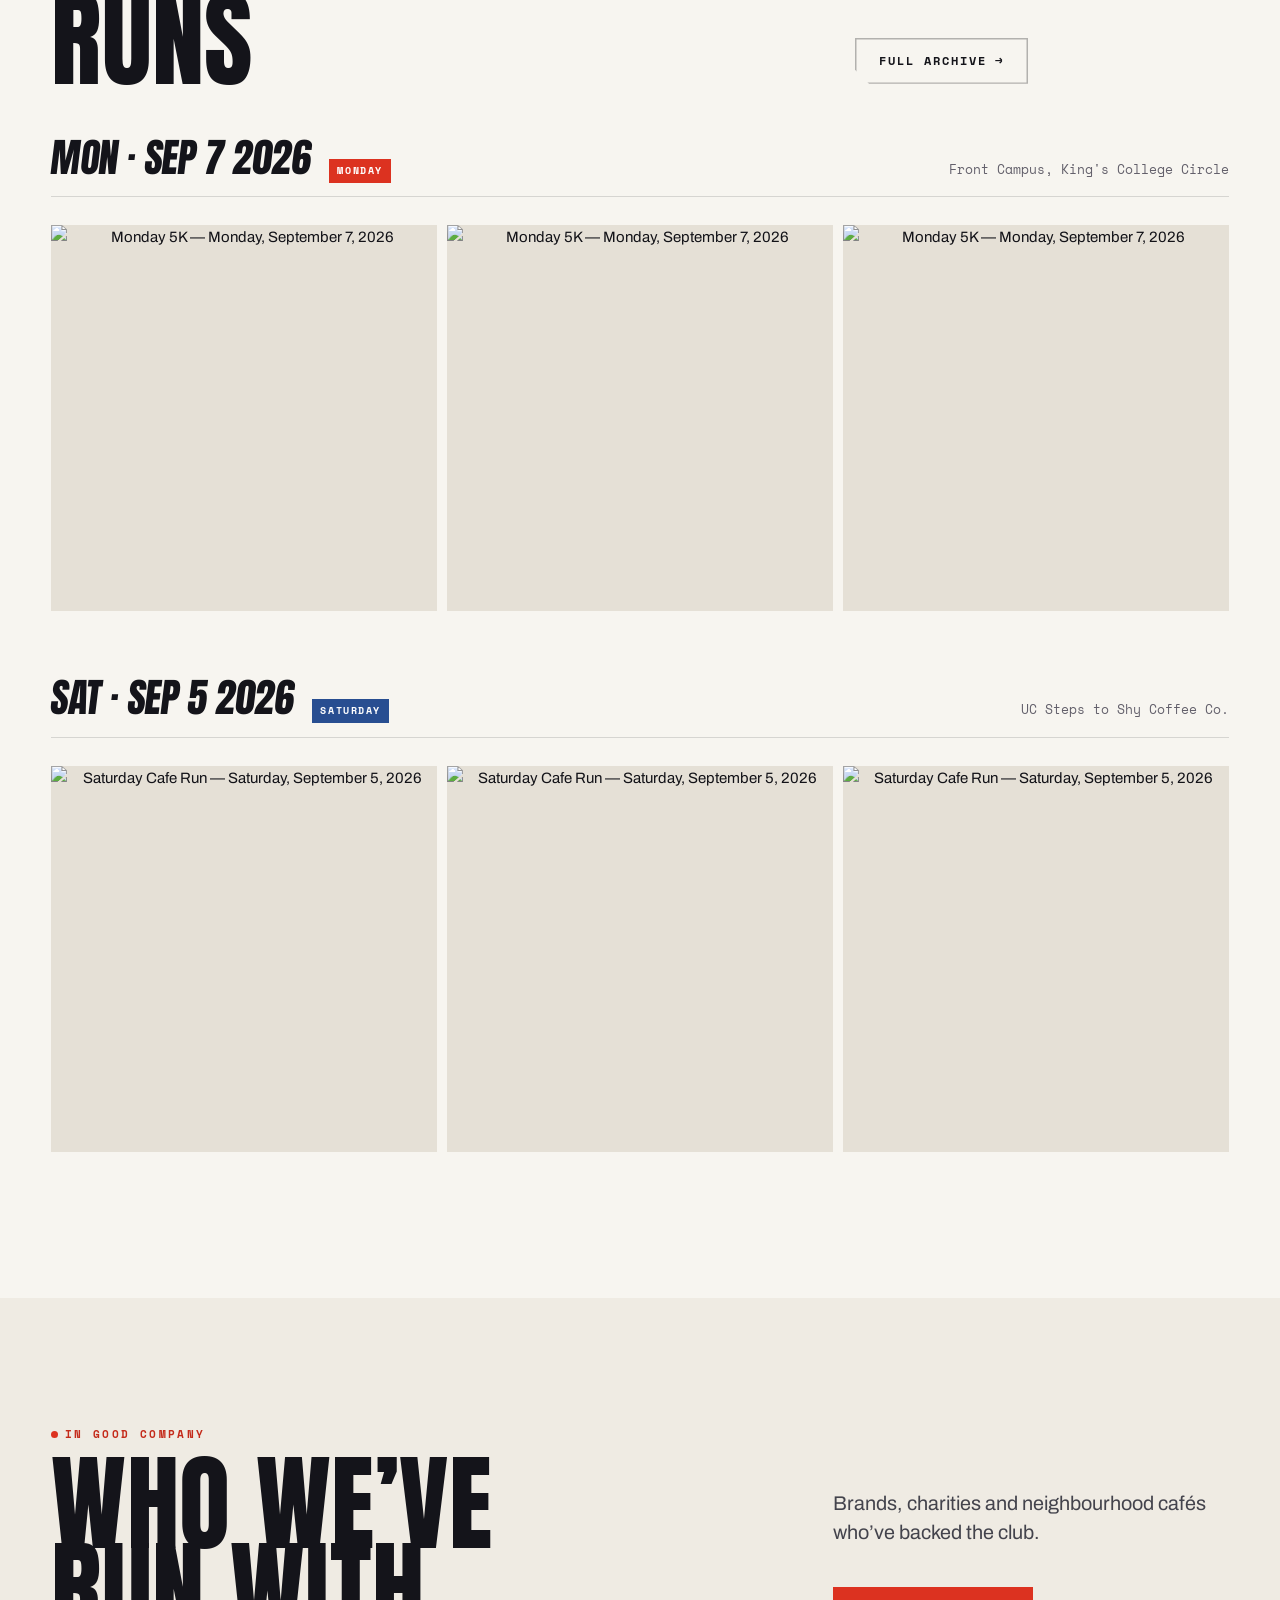
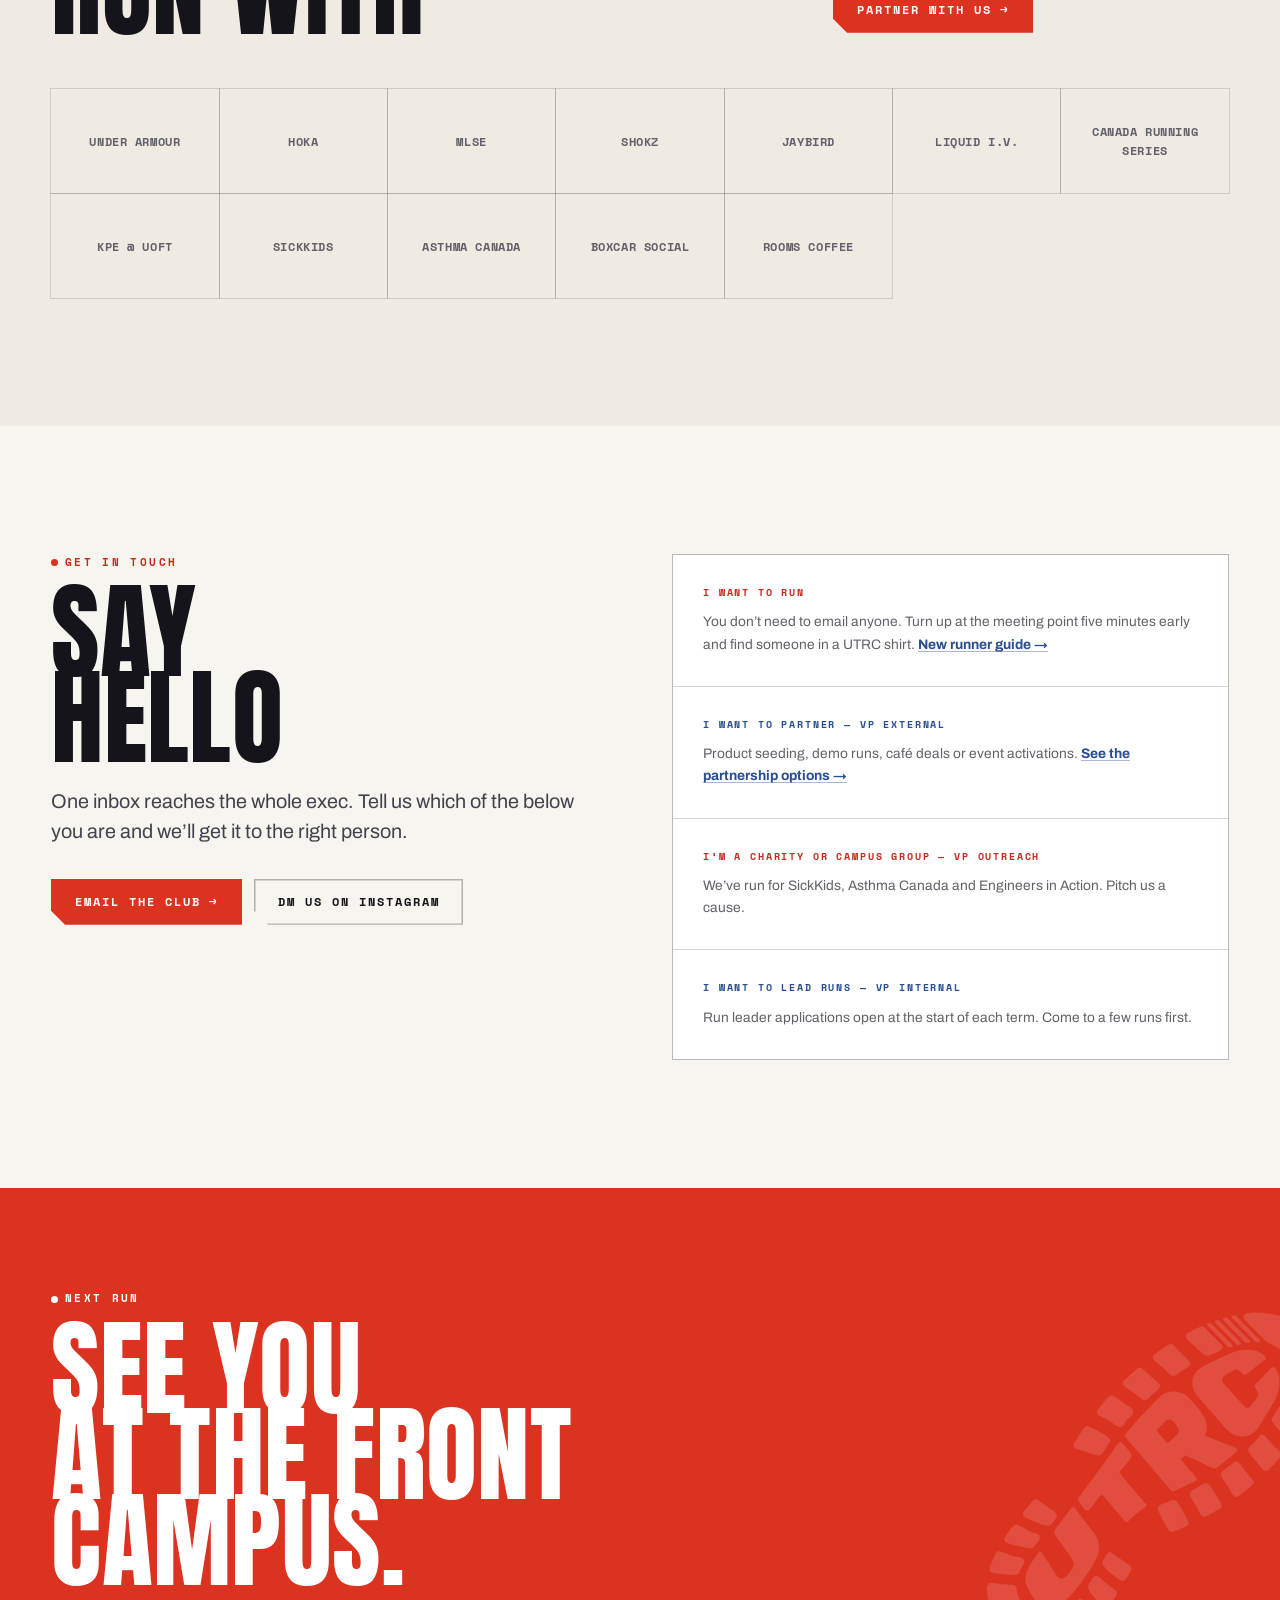
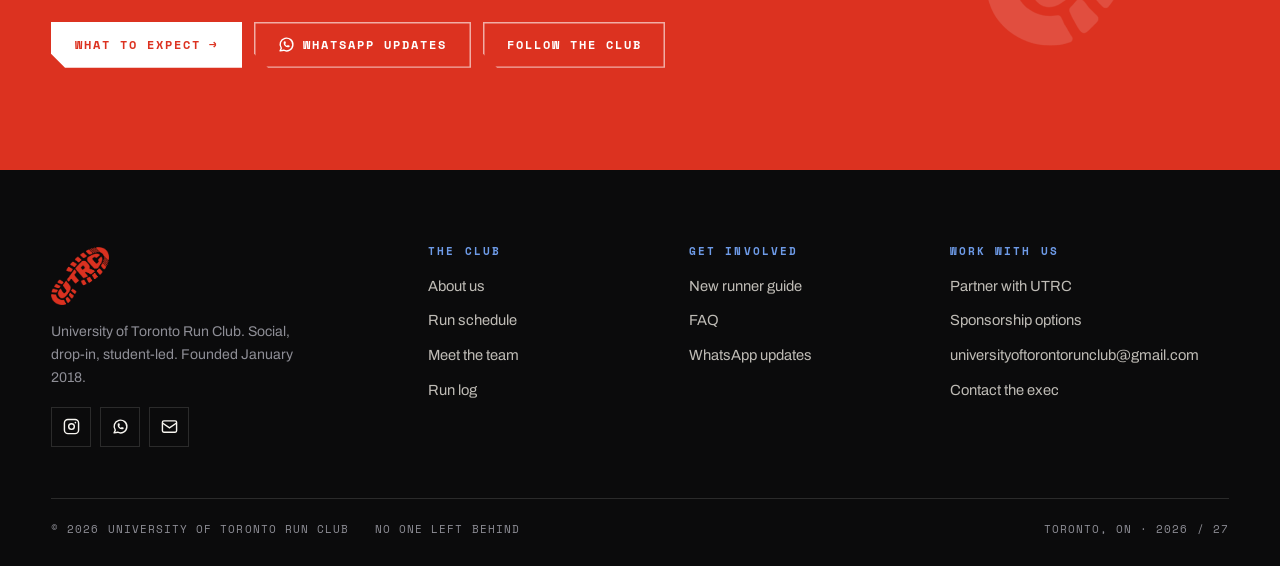
==== commit fd1b7899: "added test for intro logo, plus some other minor tweaks for the page content" ====
--- a/01_main/index.html
+++ b/01_main/index.html
@@ -50,6 +50,7 @@
       </p>
       <div class="btn-row">
         <a class="btn" href="join.html" data-magnetic>Run with us <span class="arrow">&rarr;</span></a>
+        <a class="btn btn--ghost" data-wa="icon" href="#" target="_blank" rel="noopener">WhatsApp updates</a>
         <a class="btn btn--ghost" href="runs.html">See the run log</a>
       </div>
     </div>
@@ -282,6 +283,7 @@
     <h2 class="display h-xl" data-reveal>See you<br>at the front<br>campus.</h2>
     <div class="btn-row" style="margin-top:2.4rem" data-reveal>
       <a class="btn" href="join.html" data-magnetic>What to expect <span class="arrow">&rarr;</span></a>
+      <a class="btn btn--ghost" data-wa="icon" href="#" target="_blank" rel="noopener">WhatsApp updates</a>
       <a class="btn btn--ghost" data-ig href="#" target="_blank" rel="noopener">Follow the club</a>
     </div>
   </div>
--- a/01_main/assets/css/style.css
+++ b/01_main/assets/css/style.css
@@ -255,6 +255,9 @@
 .btn.is-copied{
   --bg-b:var(--green);
   --fg-b:#fff;
+  background:var(--green);   /* set directly: overriding the token alone does
+                                not repaint the shorthand in Blink */
+  color:#fff;
   box-shadow:none;
 }
 .btn.is-copied::after{display:none}
@@ -714,6 +717,10 @@
 .grid--3{grid-template-columns:repeat(auto-fit,minmax(min(100%,340px),1fr))}
 .grid--2{grid-template-columns:repeat(auto-fit,minmax(320px,1fr))}
 .grid--4{grid-template-columns:repeat(auto-fit,minmax(215px,1fr))}
+.grid--5{grid-template-columns:repeat(auto-fit,minmax(min(100%,250px),1fr))}
+@media (min-width:1180px){ .grid--5{grid-template-columns:repeat(5,minmax(0,1fr))} }
+.grid--5 .card{padding:clamp(22px,1.9vw,26px)}
+.grid--5 .card ul{font-size:.88rem}
 .split{display:grid;grid-template-columns:minmax(0,1fr) minmax(0,1fr);gap:clamp(28px,5vw,80px);align-items:start}
 @media (max-width:900px){ .split{grid-template-columns:1fr} }
 
@@ -1040,7 +1047,7 @@
   stroke-dasharray:var(--len,1400);
   stroke-dashoffset:var(--len,1400);
 }
-.route:nth-child(3) .route__map .line{stroke:var(--blue)}
+.route--cafe .route__map .line{stroke:var(--blue)}
 .route__map.is-in .line{animation:draw 2.4s var(--ease) forwards}
 @keyframes draw{to{stroke-dashoffset:0}}
 .route__map .grid-l{stroke:var(--line);stroke-width:1}
@@ -1189,6 +1196,16 @@
 }
 .socials a:hover{background:var(--red);border-color:var(--red);transform:translateY(-3px);padding-left:0;color:#fff}
 
+/* Confirmation state — the club email has just been copied. Wins over :hover,
+   since the pointer is still sitting on the tile when the tick appears. */
+.socials a.is-copied,
+.socials a.is-copied:hover{
+  background:var(--green);
+  border-color:var(--green);
+  color:#fff;
+  transform:none;
+}
+
 /* --- 21. Reveal / cursor ------------------------------------------------- */
 /* Hidden only when JS is running, so a no-JS visitor still sees everything. */
 .js [data-reveal]{
